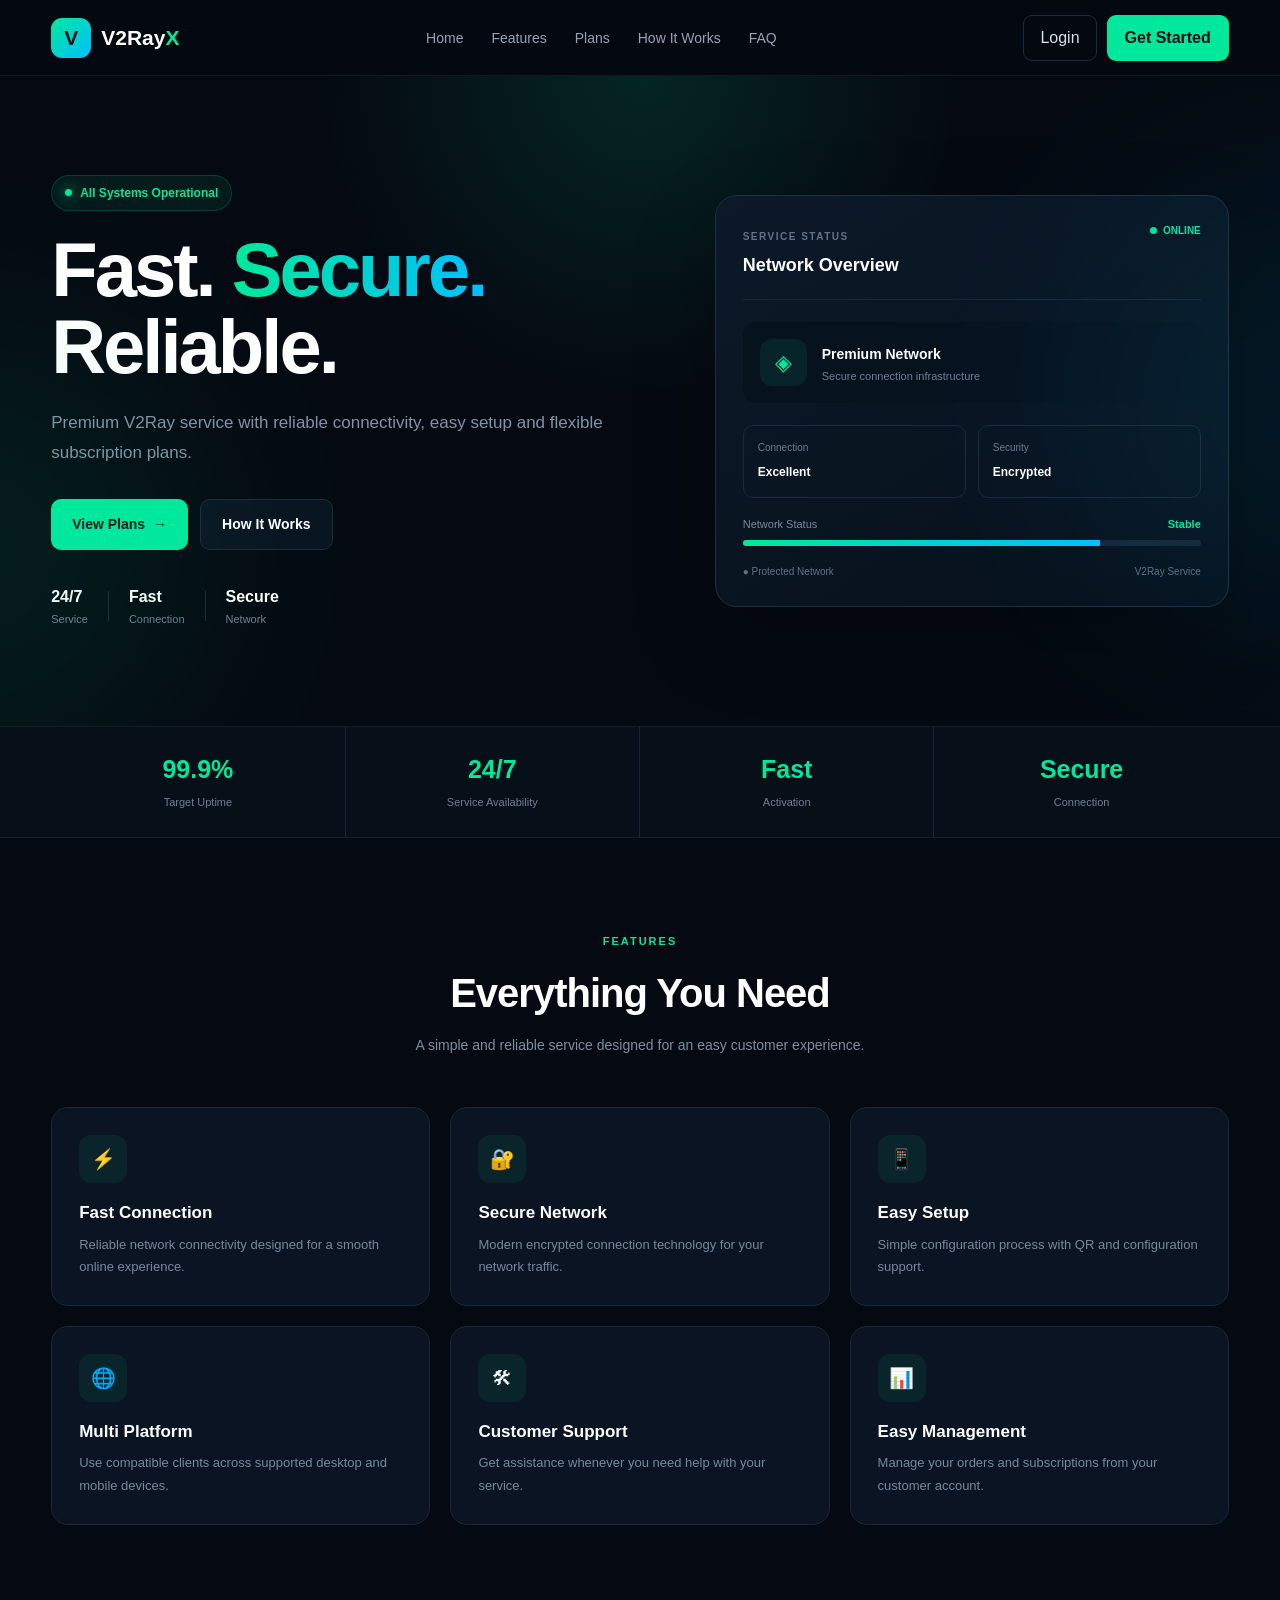
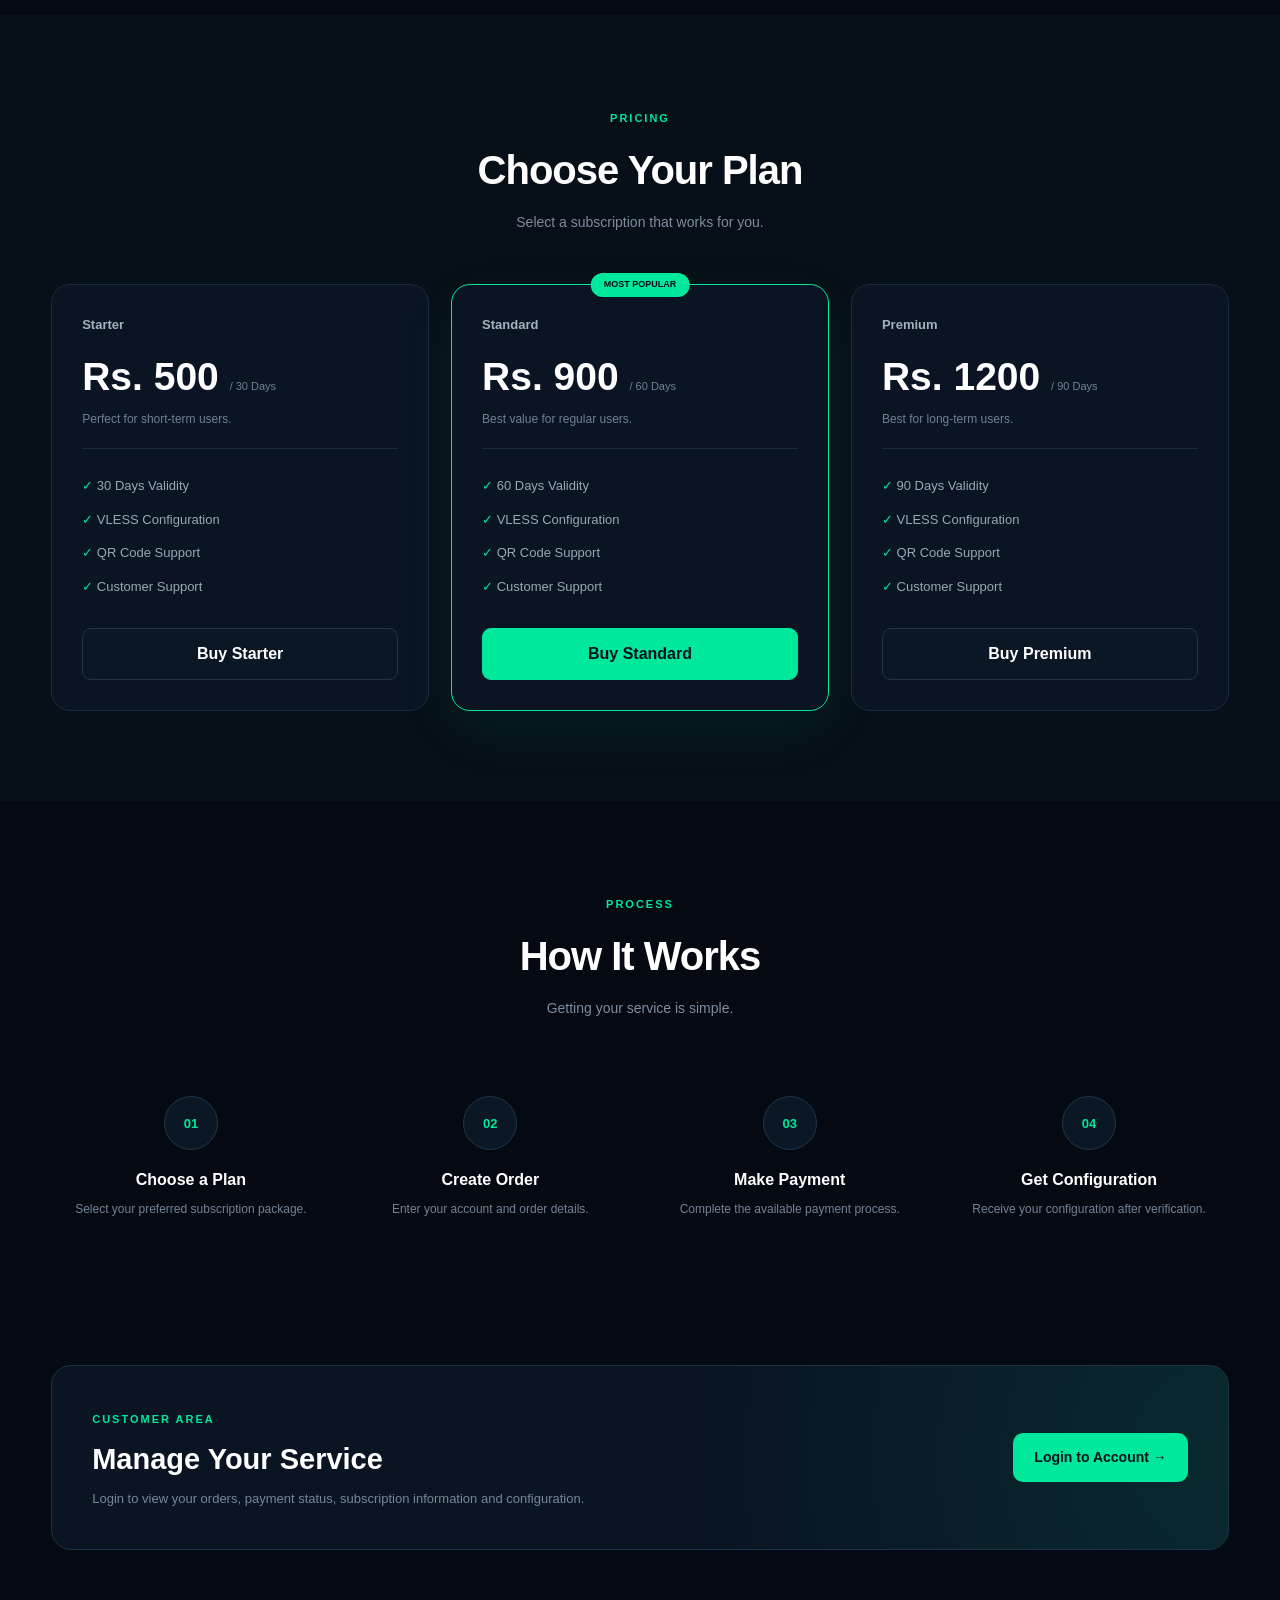
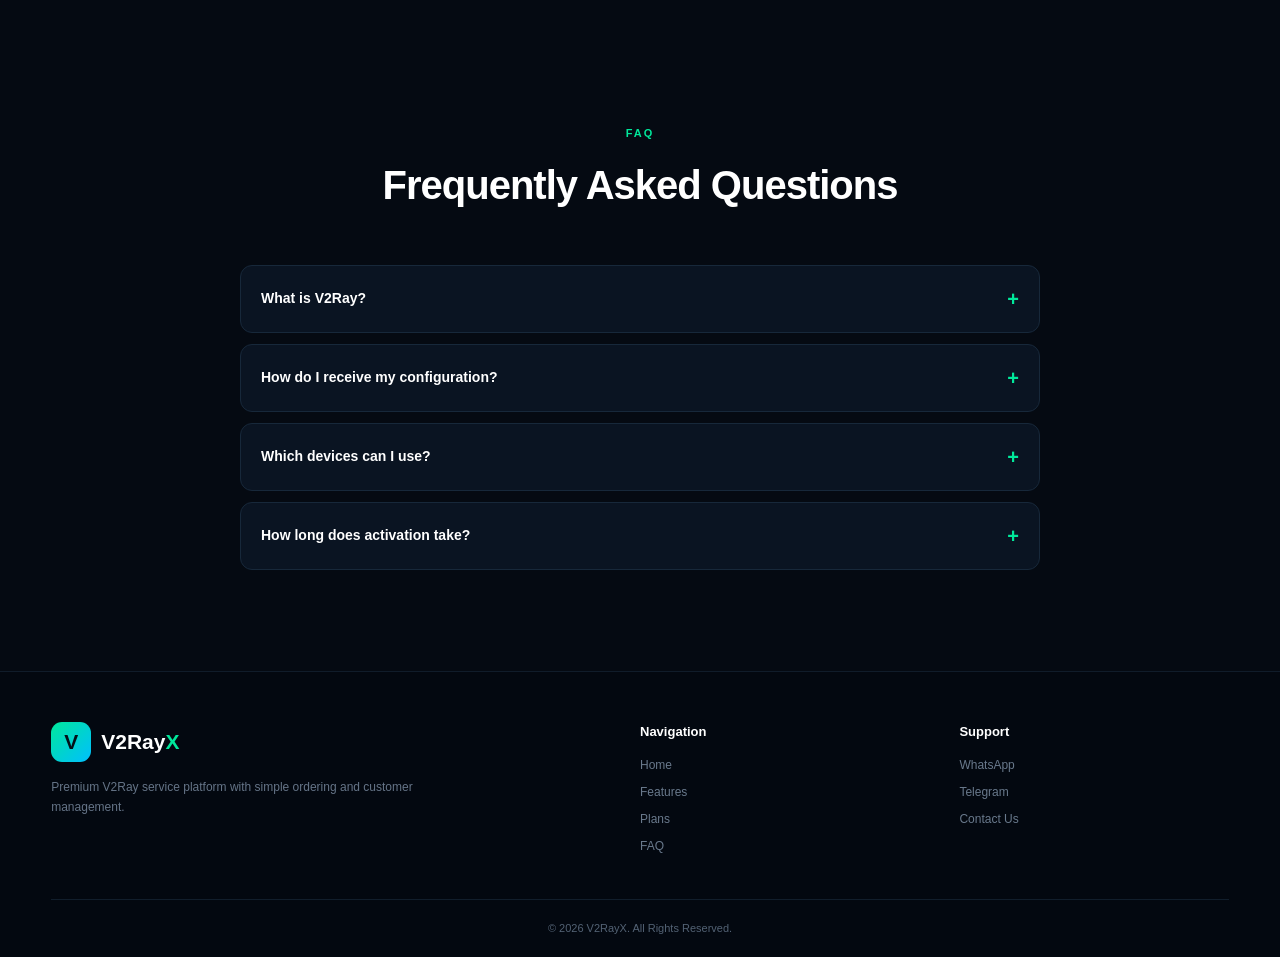
==== index.html @ ab52b338 "Add files via upload" ====
<!DOCTYPE html>
<html lang="en">
<head>
    <meta charset="UTF-8">
    <meta name="viewport" content="width=device-width, initial-scale=1.0">

    <meta name="description" content="Premium V2Ray Service - Fast, Secure and Reliable">
    <meta name="theme-color" content="#07111f">

    <title>V2RayX - Premium V2Ray Service</title>

    <link rel="stylesheet" href="style.css">
</head>

<body>

<!-- ================= NAVBAR ================= -->

<header class="navbar">

    <div class="container nav-container">

        <a href="#home" class="logo">
            <span class="logo-icon">V</span>
            <span>V2Ray<span class="green">X</span></span>
        </a>

        <nav class="desktop-nav">
            <a href="#home">Home</a>
            <a href="#features">Features</a>
            <a href="#plans">Plans</a>
            <a href="#how-it-works">How It Works</a>
            <a href="#faq">FAQ</a>
        </nav>

        <div class="nav-actions">

            <button class="login-btn" onclick="openLogin()">
                Login
            </button>

            <button class="nav-buy" onclick="scrollToPlans()">
                Get Started
            </button>

        </div>

        <button class="mobile-menu-btn" onclick="toggleMobileMenu()">
            ☰
        </button>

    </div>

    <div class="mobile-menu" id="mobileMenu">

        <a href="#home" onclick="closeMobileMenu()">Home</a>
        <a href="#features" onclick="closeMobileMenu()">Features</a>
        <a href="#plans" onclick="closeMobileMenu()">Plans</a>
        <a href="#how-it-works" onclick="closeMobileMenu()">How It Works</a>
        <a href="#faq" onclick="closeMobileMenu()">FAQ</a>

        <button onclick="openLogin(); closeMobileMenu()">
            Login
        </button>

    </div>

</header>


<!-- ================= HERO ================= -->

<section class="hero" id="home">

    <div class="hero-glow glow-one"></div>
    <div class="hero-glow glow-two"></div>

    <div class="container hero-grid">

        <div class="hero-content">

            <div class="status-badge">
                <span class="status-dot"></span>
                All Systems Operational
            </div>

            <h1>
                Fast.
                <span>Secure.</span>
                Reliable.
            </h1>

            <p>
                Premium V2Ray service with reliable connectivity,
                easy setup and flexible subscription plans.
            </p>

            <div class="hero-buttons">

                <button class="btn btn-primary" onclick="scrollToPlans()">
                    View Plans
                    <span>→</span>
                </button>

                <a href="#how-it-works" class="btn btn-outline">
                    How It Works
                </a>

            </div>

            <div class="hero-trust">

                <div class="trust-item">
                    <strong>24/7</strong>
                    <span>Service</span>
                </div>

                <div class="trust-divider"></div>

                <div class="trust-item">
                    <strong>Fast</strong>
                    <span>Connection</span>
                </div>

                <div class="trust-divider"></div>

                <div class="trust-item">
                    <strong>Secure</strong>
                    <span>Network</span>
                </div>

            </div>

        </div>


        <!-- SERVER CARD -->

        <div class="server-card">

            <div class="server-card-top">

                <div>
                    <span class="small-label">SERVICE STATUS</span>
                    <h3>Network Overview</h3>
                </div>

                <span class="online-pill">
                    <span></span>
                    ONLINE
                </span>

            </div>

            <div class="server-main">

                <div class="server-icon">
                    ◈
                </div>

                <div>
                    <strong>Premium Network</strong>
                    <p>Secure connection infrastructure</p>
                </div>

            </div>

            <div class="server-stat">

                <div>
                    <span>Connection</span>
                    <strong>Excellent</strong>
                </div>

                <div>
                    <span>Security</span>
                    <strong>Encrypted</strong>
                </div>

            </div>

            <div class="server-load">

                <div class="load-heading">
                    <span>Network Status</span>
                    <strong>Stable</strong>
                </div>

                <div class="load-bar">
                    <span></span>
                </div>

            </div>

            <div class="server-footer">
                <span>● Protected Network</span>
                <span>V2Ray Service</span>
            </div>

        </div>

    </div>

</section>


<!-- ================= STATS ================= -->

<section class="stats-section">

    <div class="container stats-grid">

        <div class="stat-box">
            <strong>99.9%</strong>
            <span>Target Uptime</span>
        </div>

        <div class="stat-box">
            <strong>24/7</strong>
            <span>Service Availability</span>
        </div>

        <div class="stat-box">
            <strong>Fast</strong>
            <span>Activation</span>
        </div>

        <div class="stat-box">
            <strong>Secure</strong>
            <span>Connection</span>
        </div>

    </div>

</section>


<!-- ================= FEATURES ================= -->

<section class="section" id="features">

    <div class="container">

        <div class="section-heading">

            <span class="section-tag">FEATURES</span>

            <h2>
                Everything You Need
            </h2>

            <p>
                A simple and reliable service designed
                for an easy customer experience.
            </p>

        </div>


        <div class="features-grid">

            <div class="feature-card">

                <div class="feature-icon">⚡</div>

                <h3>Fast Connection</h3>

                <p>
                    Reliable network connectivity designed
                    for a smooth online experience.
                </p>

            </div>


            <div class="feature-card">

                <div class="feature-icon">🔐</div>

                <h3>Secure Network</h3>

                <p>
                    Modern encrypted connection technology
                    for your network traffic.
                </p>

            </div>


            <div class="feature-card">

                <div class="feature-icon">📱</div>

                <h3>Easy Setup</h3>

                <p>
                    Simple configuration process with
                    QR and configuration support.
                </p>

            </div>


            <div class="feature-card">

                <div class="feature-icon">🌐</div>

                <h3>Multi Platform</h3>

                <p>
                    Use compatible clients across supported
                    desktop and mobile devices.
                </p>

            </div>


            <div class="feature-card">

                <div class="feature-icon">🛠</div>

                <h3>Customer Support</h3>

                <p>
                    Get assistance whenever you need
                    help with your service.
                </p>

            </div>


            <div class="feature-card">

                <div class="feature-icon">📊</div>

                <h3>Easy Management</h3>

                <p>
                    Manage your orders and subscriptions
                    from your customer account.
                </p>

            </div>

        </div>

    </div>

</section>


<!-- ================= PLANS ================= -->

<section class="section plans-section" id="plans">

    <div class="container">

        <div class="section-heading">

            <span class="section-tag">PRICING</span>

            <h2>
                Choose Your Plan
            </h2>

            <p>
                Select a subscription that works for you.
            </p>

        </div>


        <div class="plans-grid">


            <!-- STARTER -->

            <div class="plan-card">

                <div class="plan-name">
                    Starter
                </div>

                <h3>
                    Rs. 500
                    <small>/ 30 Days</small>
                </h3>

                <p class="plan-description">
                    Perfect for short-term users.
                </p>

                <div class="plan-divider"></div>

                <ul>

                    <li>✓ 30 Days Validity</li>
                    <li>✓ VLESS Configuration</li>
                    <li>✓ QR Code Support</li>
                    <li>✓ Customer Support</li>

                </ul>

                <button
                    class="plan-btn outline-btn"
                    onclick="openOrder('Starter','30 Days','500')">

                    Buy Starter

                </button>

            </div>


            <!-- STANDARD -->

            <div class="plan-card popular-plan">

                <div class="popular-label">
                    MOST POPULAR
                </div>

                <div class="plan-name">
                    Standard
                </div>

                <h3>
                    Rs. 900
                    <small>/ 60 Days</small>
                </h3>

                <p class="plan-description">
                    Best value for regular users.
                </p>

                <div class="plan-divider"></div>

                <ul>

                    <li>✓ 60 Days Validity</li>
                    <li>✓ VLESS Configuration</li>
                    <li>✓ QR Code Support</li>
                    <li>✓ Customer Support</li>

                </ul>

                <button
                    class="plan-btn primary-btn"
                    onclick="openOrder('Standard','60 Days','900')">

                    Buy Standard

                </button>

            </div>


            <!-- PREMIUM -->

            <div class="plan-card">

                <div class="plan-name">
                    Premium
                </div>

                <h3>
                    Rs. 1200
                    <small>/ 90 Days</small>
                </h3>

                <p class="plan-description">
                    Best for long-term users.
                </p>

                <div class="plan-divider"></div>

                <ul>

                    <li>✓ 90 Days Validity</li>
                    <li>✓ VLESS Configuration</li>
                    <li>✓ QR Code Support</li>
                    <li>✓ Customer Support</li>

                </ul>

                <button
                    class="plan-btn outline-btn"
                    onclick="openOrder('Premium','90 Days','1200')">

                    Buy Premium

                </button>

            </div>


        </div>

    </div>

</section>


<!-- ================= HOW IT WORKS ================= -->

<section class="section" id="how-it-works">

    <div class="container">

        <div class="section-heading">

            <span class="section-tag">PROCESS</span>

            <h2>
                How It Works
            </h2>

            <p>
                Getting your service is simple.
            </p>

        </div>


        <div class="steps-grid">

            <div class="step-card">

                <div class="step-number">
                    01
                </div>

                <h3>
                    Choose a Plan
                </h3>

                <p>
                    Select your preferred subscription package.
                </p>

            </div>


            <div class="step-card">

                <div class="step-number">
                    02
                </div>

                <h3>
                    Create Order
                </h3>

                <p>
                    Enter your account and order details.
                </p>

            </div>


            <div class="step-card">

                <div class="step-number">
                    03
                </div>

                <h3>
                    Make Payment
                </h3>

                <p>
                    Complete the available payment process.
                </p>

            </div>


            <div class="step-card">

                <div class="step-number">
                    04
                </div>

                <h3>
                    Get Configuration
                </h3>

                <p>
                    Receive your configuration after verification.
                </p>

            </div>

        </div>

    </div>

</section>


<!-- ================= ACCOUNT CTA ================= -->

<section class="account-section">

    <div class="container">

        <div class="account-box">

            <div>

                <span class="section-tag">
                    CUSTOMER AREA
                </span>

                <h2>
                    Manage Your Service
                </h2>

                <p>
                    Login to view your orders, payment status,
                    subscription information and configuration.
                </p>

            </div>

            <button
                class="btn btn-primary"
                onclick="openLogin()">

                Login to Account →

            </button>

        </div>

    </div>

</section>


<!-- ================= FAQ ================= -->

<section class="section" id="faq">

    <div class="container">

        <div class="section-heading">

            <span class="section-tag">FAQ</span>

            <h2>
                Frequently Asked Questions
            </h2>

        </div>


        <div class="faq-container">

            <details>

                <summary>
                    What is V2Ray?
                    <span>+</span>
                </summary>

                <p>
                    V2Ray is a network proxy platform that supports
                    different protocols and transport methods.
                </p>

            </details>


            <details>

                <summary>
                    How do I receive my configuration?
                    <span>+</span>
                </summary>

                <p>
                    After payment verification, your configuration
                    can be delivered through your customer account
                    or the configured delivery method.
                </p>

            </details>


            <details>

                <summary>
                    Which devices can I use?
                    <span>+</span>
                </summary>

                <p>
                    Compatible clients can be used on supported
                    mobile and desktop platforms.
                </p>

            </details>


            <details>

                <summary>
                    How long does activation take?
                    <span>+</span>
                </summary>

                <p>
                    Activation depends on payment verification
                    and service processing.
                </p>

            </details>

        </div>

    </div>

</section>


<!-- ================= FOOTER ================= -->

<footer>

    <div class="container footer-grid">

        <div class="footer-brand">

            <a href="#home" class="logo">

                <span class="logo-icon">
                    V
                </span>

                <span>
                    V2Ray<span class="green">X</span>
                </span>

            </a>

            <p>
                Premium V2Ray service platform with
                simple ordering and customer management.
            </p>

        </div>


        <div class="footer-column">

            <h4>Navigation</h4>

            <a href="#home">Home</a>
            <a href="#features">Features</a>
            <a href="#plans">Plans</a>
            <a href="#faq">FAQ</a>

        </div>


        <div class="footer-column">

            <h4>Support</h4>

            <a href="#" onclick="openWhatsApp()">
                WhatsApp
            </a>

            <a href="#">
                Telegram
            </a>

            <a href="#">
                Contact Us
            </a>

        </div>

    </div>


    <div class="container copyright">

        © <span id="year"></span>
        V2RayX. All Rights Reserved.

    </div>

</footer>


<!-- ==================================================
     ORDER MODAL
================================================== -->

<div class="modal" id="orderModal">

    <div class="modal-box">

        <button
            class="modal-close"
            onclick="closeOrder()">

            ×

        </button>


        <div id="orderFormArea">

            <div class="modal-heading">

                <span class="section-tag">
                    NEW ORDER
                </span>

                <h2>
                    Complete Your Order
                </h2>

                <p>
                    Enter your details below.
                </p>

            </div>


            <div class="order-summary">

                <div>
                    <span>Package</span>
                    <strong id="orderPlan">-</strong>
                </div>

                <div>
                    <span>Duration</span>
                    <strong id="orderDuration">-</strong>
                </div>

                <div>
                    <span>Total</span>
                    <strong id="orderPrice">-</strong>
                </div>

            </div>


            <form id="orderForm">

                <label>
                    Full Name
                </label>

                <input
                    type="text"
                    id="customerName"
                    placeholder="Enter your full name"
                    required
                >


                <label>
                    WhatsApp Number
                </label>

                <input
                    type="tel"
                    id="customerPhone"
                    placeholder="07XXXXXXXX"
                    required
                >


                <label>
                    Email Address
                </label>

                <input
                    type="email"
                    id="customerEmail"
                    placeholder="you@example.com"
                    required
                >


                <label>
                    Payment Method
                </label>

                <select
                    id="paymentMethod"
                    required>

                    <option value="">
                        Select Payment Method
                    </option>

                    <option value="Bank Transfer">
                        Bank Transfer
                    </option>

                    <option value="Cash Deposit">
                        Cash Deposit
                    </option>

                </select>


                <button
                    type="submit"
                    class="modal-submit">

                    Continue to Payment →

                </button>

            </form>

        </div>


        <!-- SUCCESS -->

        <div
            class="order-success"
            id="orderSuccess">

            <div class="success-icon">
                ✓
            </div>

            <h2>
                Order Created
            </h2>

            <p>
                Your order has been created successfully.
            </p>

            <div class="generated-order">

                <span>Order ID</span>

                <strong id="generatedOrderId">
                    V2-00000
                </strong>

            </div>

            <p class="success-note">
                Save your Order ID. You will need it
                to check your order status.
            </p>

            <button
                class="modal-submit"
                onclick="closeOrder()">

                Done

            </button>

        </div>

    </div>

</div>


<!-- ==================================================
     LOGIN MODAL
================================================== -->

<div class="modal" id="loginModal">

    <div class="modal-box">

        <button
            class="modal-close"
            onclick="closeLogin()">

            ×

        </button>


        <div class="modal-heading">

            <span class="section-tag">
                CUSTOMER AREA
            </span>

            <h2>
                Login
            </h2>

            <p>
                Access your customer account.
            </p>

        </div>


        <form id="loginForm">

            <label>
                Email Address
            </label>

            <input
                type="email"
                id="loginEmail"
                placeholder="you@example.com"
                required
            >


            <label>
                Password
            </label>

            <input
                type="password"
                id="loginPassword"
                placeholder="Your password"
                required
            >


            <button
                type="submit"
                class="modal-submit">

                Login

            </button>

        </form>


        <div class="modal-bottom">

            Don't have an account?

            <button onclick="openRegister()">
                Create Account
            </button>

        </div>

    </div>

</div>


<!-- ==================================================
     REGISTER MODAL
================================================== -->

<div class="modal" id="registerModal">

    <div class="modal-box">

        <button
            class="modal-close"
            onclick="closeRegister()">

            ×

        </button>


        <div class="modal-heading">

            <span class="section-tag">
                CUSTOMER AREA
            </span>

            <h2>
                Create Account
            </h2>

            <p>
                Register to manage your orders.
            </p>

        </div>


        <form id="registerForm">

            <label>
                Full Name
            </label>

            <input
                type="text"
                id="registerName"
                placeholder="Your full name"
                required
            >


            <label>
                WhatsApp Number
            </label>

            <input
                type="tel"
                id="registerPhone"
                placeholder="07XXXXXXXX"
                required
            >


            <label>
                Email Address
            </label>

            <input
                type="email"
                id="registerEmail"
                placeholder="you@example.com"
                required
            >


            <label>
                Password
            </label>

            <input
                type="password"
                id="registerPassword"
                placeholder="Create a password"
                minlength="6"
                required
            >


            <button
                type="submit"
                class="modal-submit">

                Create Account

            </button>

        </form>


        <div class="modal-bottom">

            Already have an account?

            <button onclick="openLoginFromRegister()">
                Login
            </button>

        </div>

    </div>

</div>


<script src="script.js"></script>

</body>
</html>
---- style.css ----
/* =====================================================
   V2RayX CUSTOMER PAGE
   PROFESSIONAL DARK UI
===================================================== */

:root{
    --bg:#050a12;
    --bg2:#07111e;
    --card:#0a1422;
    --card2:#0d1928;

    --border:#1a2b3d;

    --text:#ffffff;
    --muted:#8492a5;

    --green:#00e89b;
    --blue:#00bfff;

    --danger:#ff5c6c;

    --radius:18px;
}


/* ================= RESET ================= */

*{
    margin:0;
    padding:0;
    box-sizing:border-box;
}

html{
    scroll-behavior:smooth;
}

body{
    background:var(--bg);
    color:var(--text);

    font-family:
        Inter,
        Arial,
        Helvetica,
        sans-serif;

    line-height:1.5;

    overflow-x:hidden;
}

button,
input,
select{
    font:inherit;
}

button{
    cursor:pointer;
}

a{
    text-decoration:none;
    color:inherit;
}

.container{
    width:92%;
    max-width:1180px;
    margin:auto;
}


/* ================= NAVBAR ================= */

.navbar{
    position:sticky;
    top:0;
    z-index:999;

    height:76px;

    background:rgba(5,10,18,.88);

    backdrop-filter:blur(18px);

    border-bottom:1px solid rgba(255,255,255,.06);
}

.nav-container{
    height:76px;

    display:flex;
    align-items:center;
    justify-content:space-between;
}

.logo{
    display:flex;
    align-items:center;
    gap:10px;

    font-size:21px;
    font-weight:900;
}

.logo-icon{
    width:40px;
    height:40px;

    display:flex;
    align-items:center;
    justify-content:center;

    border-radius:11px;

    background:linear-gradient(
        135deg,
        var(--green),
        var(--blue)
    );

    color:#031018;

    font-weight:900;
}

.green{
    color:var(--green);
}

.desktop-nav{
    display:flex;
    align-items:center;
    gap:28px;
}

.desktop-nav a{
    color:#95a3b5;
    font-size:14px;

    transition:.2s;
}

.desktop-nav a:hover{
    color:var(--green);
}

.nav-actions{
    display:flex;
    align-items:center;
    gap:10px;
}

.login-btn{
    background:transparent;

    border:1px solid var(--border);

    color:#d9e1ea;

    padding:10px 16px;

    border-radius:9px;
}

.login-btn:hover{
    border-color:var(--green);
}

.nav-buy{
    background:var(--green);

    border:0;

    color:#031018;

    font-weight:800;

    padding:11px 18px;

    border-radius:9px;
}

.mobile-menu-btn{
    display:none;

    background:none;

    color:#fff;

    border:0;

    font-size:25px;
}

.mobile-menu{
    display:none;
}


/* ================= HERO ================= */

.hero{
    min-height:650px;

    display:flex;
    align-items:center;

    position:relative;

    overflow:hidden;

    background:
        radial-gradient(
            circle at 50% 0%,
            rgba(0,232,155,.12),
            transparent 35%
        );
}

.hero-glow{
    position:absolute;

    width:450px;
    height:450px;

    border-radius:50%;

    filter:blur(100px);

    opacity:.08;

    pointer-events:none;
}

.glow-one{
    background:var(--green);

    left:-250px;
    top:250px;
}

.glow-two{
    background:var(--blue);

    right:-250px;
    top:100px;
}

.hero-grid{
    display:grid;

    grid-template-columns:1.08fr .92fr;

    gap:60px;

    align-items:center;
}

.status-badge{
    display:inline-flex;

    align-items:center;

    gap:8px;

    background:rgba(0,232,155,.07);

    border:1px solid rgba(0,232,155,.18);

    color:var(--green);

    border-radius:30px;

    padding:8px 13px;

    font-size:12px;

    font-weight:800;

    margin-bottom:20px;
}

.status-dot{
    width:7px;
    height:7px;

    background:var(--green);

    border-radius:50%;

    box-shadow:0 0 14px var(--green);
}

.hero h1{
    font-size:clamp(45px,6vw,76px);

    line-height:1.02;

    letter-spacing:-3px;

    max-width:700px;

    margin-bottom:22px;
}

.hero h1 span{
    background:
        linear-gradient(
            90deg,
            var(--green),
            var(--blue)
        );

    background-clip:text;

    -webkit-background-clip:text;

    color:transparent;
}

.hero-content>p{
    color:var(--muted);

    font-size:17px;

    line-height:1.8;

    max-width:600px;

    margin-bottom:30px;
}

.hero-buttons{
    display:flex;

    gap:12px;

    flex-wrap:wrap;
}

.btn{
    display:inline-flex;

    align-items:center;

    justify-content:center;

    gap:8px;

    border:0;

    padding:14px 21px;

    border-radius:10px;

    font-size:14px;

    font-weight:800;

    transition:.2s;
}

.btn-primary{
    background:var(--green);

    color:#031018;
}

.btn-primary:hover{
    transform:translateY(-2px);

    box-shadow:
        0 15px 35px
        rgba(0,232,155,.18);
}

.btn-outline{
    background:#0a1421;

    color:#fff;

    border:1px solid var(--border);
}

.btn-outline:hover{
    border-color:var(--green);
}

.hero-trust{
    display:flex;

    align-items:center;

    gap:20px;

    margin-top:35px;
}

.trust-item{
    display:flex;

    flex-direction:column;

    gap:2px;
}

.trust-item strong{
    font-size:16px;
}

.trust-item span{
    color:#718094;

    font-size:11px;
}

.trust-divider{
    width:1px;

    height:30px;

    background:#1a2939;
}


/* ================= SERVER CARD ================= */

.server-card{
    padding:27px;

    border-radius:22px;

    background:
        linear-gradient(
            145deg,
            #0c1928,
            #07101b
        );

    border:1px solid #1c3044;

    box-shadow:
        0 30px 80px
        rgba(0,0,0,.3);
}

.server-card-top{
    display:flex;

    align-items:flex-start;

    justify-content:space-between;

    padding-bottom:20px;

    border-bottom:1px solid #17293b;
}

.small-label{
    color:#637387;

    font-size:10px;

    letter-spacing:1.5px;

    font-weight:800;
}

.server-card-top h3{
    margin-top:5px;

    font-size:18px;
}

.online-pill{
    display:flex;

    align-items:center;

    gap:6px;

    color:var(--green);

    font-size:10px;

    font-weight:900;
}

.online-pill span{
    width:7px;
    height:7px;

    border-radius:50%;

    background:var(--green);
}

.server-main{
    display:flex;

    align-items:center;

    gap:15px;

    margin:22px 0;

    padding:17px;

    border-radius:13px;

    background:#07121f;
}

.server-icon{
    width:47px;
    height:47px;

    display:flex;

    align-items:center;

    justify-content:center;

    border-radius:12px;

    background:rgba(0,232,155,.08);

    color:var(--green);

    font-size:22px;
}

.server-main strong{
    font-size:14px;
}

.server-main p{
    color:#6f7f91;

    font-size:11px;

    margin-top:2px;
}

.server-stat{
    display:grid;

    grid-template-columns:1fr 1fr;

    gap:12px;
}

.server-stat div{
    padding:14px;

    border:1px solid #182a3d;

    border-radius:10px;
}

.server-stat span{
    display:block;

    color:#6d7c8f;

    font-size:10px;

    margin-bottom:4px;
}

.server-stat strong{
    font-size:12px;
}

.server-load{
    margin-top:18px;
}

.load-heading{
    display:flex;

    justify-content:space-between;

    color:#7b899a;

    font-size:11px;

    margin-bottom:7px;
}

.load-heading strong{
    color:var(--green);
}

.load-bar{
    height:6px;

    border-radius:20px;

    background:#172638;

    overflow:hidden;
}

.load-bar span{
    display:block;

    width:78%;

    height:100%;

    background:
        linear-gradient(
            90deg,
            var(--green),
            var(--blue)
        );
}

.server-footer{
    display:flex;

    justify-content:space-between;

    margin-top:18px;

    color:#617185;

    font-size:10px;
}


/* ================= STATS ================= */

.stats-section{
    background:#070f18;

    border-top:1px solid #101d2b;

    border-bottom:1px solid #101d2b;
}

.stats-grid{
    display:grid;

    grid-template-columns:
        repeat(4,1fr);
}

.stat-box{
    padding:24px;

    text-align:center;

    border-right:1px solid #172638;
}

.stat-box:last-child{
    border:0;
}

.stat-box strong{
    display:block;

    color:var(--green);

    font-size:25px;
}

.stat-box span{
    color:#708094;

    font-size:11px;
}


/* ================= SECTION ================= */

.section{
    padding:90px 0;
}

.section-heading{
    text-align:center;

    max-width:680px;

    margin:0 auto 50px;
}

.section-tag{
    color:var(--green);

    font-size:11px;

    font-weight:900;

    letter-spacing:2px;
}

.section-heading h2{
    font-size:40px;

    letter-spacing:-1px;

    margin:11px 0;
}

.section-heading p{
    color:#7e8d9f;

    line-height:1.7;

    font-size:14px;
}


/* ================= FEATURES ================= */

.features-grid{
    display:grid;

    grid-template-columns:
        repeat(3,1fr);

    gap:20px;
}

.feature-card{
    padding:27px;

    background:var(--card);

    border:1px solid #17283a;

    border-radius:17px;

    transition:.25s;
}

.feature-card:hover{
    transform:translateY(-5px);

    border-color:
        rgba(0,232,155,.55);
}

.feature-icon{
    width:48px;
    height:48px;

    display:flex;

    align-items:center;

    justify-content:center;

    border-radius:12px;

    background:
        rgba(0,232,155,.07);

    font-size:20px;

    margin-bottom:17px;
}

.feature-card h3{
    font-size:17px;

    margin-bottom:8px;
}

.feature-card p{
    color:#78889b;

    font-size:13px;

    line-height:1.7;
}


/* ================= PLANS ================= */

.plans-section{
    background:#070f18;
}

.plans-grid{
    display:grid;

    grid-template-columns:
        repeat(3,1fr);

    gap:22px;
}

.plan-card{
    position:relative;

    padding:30px;

    background:var(--card);

    border:1px solid #192b3e;

    border-radius:19px;
}

.popular-plan{
    border-color:var(--green);

    box-shadow:
        0 20px 60px
        rgba(0,232,155,.07);
}

.popular-label{
    position:absolute;

    top:-12px;

    left:50%;

    transform:translateX(-50%);

    background:var(--green);

    color:#031018;

    padding:5px 13px;

    border-radius:30px;

    white-space:nowrap;

    font-size:9px;

    font-weight:900;
}

.plan-name{
    color:#a5b2c1;

    font-size:13px;

    font-weight:700;
}

.plan-card h3{
    font-size:39px;

    margin:13px 0 4px;
}

.plan-card h3 small{
    color:#718093;

    font-size:11px;

    font-weight:normal;
}

.plan-description{
    color:#718094;

    font-size:12px;
}

.plan-divider{
    height:1px;

    background:#182a3d;

    margin:20px 0;
}

.plan-card ul{
    list-style:none;

    margin-bottom:25px;
}

.plan-card li{
    color:#9aa7b7;

    font-size:13px;

    padding:7px 0;
}

.plan-card li::first-letter{
    color:var(--green);
}

.plan-btn{
    width:100%;

    padding:13px;

    border-radius:9px;

    font-weight:800;

    transition:.2s;
}

.outline-btn{
    color:#fff;

    background:#0c1725;

    border:1px solid #213448;
}

.outline-btn:hover{
    border-color:var(--green);
}

.primary-btn{
    color:#031018;

    background:var(--green);

    border:1px solid var(--green);
}


/* ================= STEPS ================= */

.steps-grid{
    display:grid;

    grid-template-columns:
        repeat(4,1fr);

    gap:20px;
}

.step-card{
    text-align:center;

    padding:25px 15px;
}

.step-number{
    width:54px;
    height:54px;

    display:flex;

    align-items:center;

    justify-content:center;

    margin:0 auto 18px;

    border-radius:50%;

    border:1px solid #20354a;

    background:#0b1725;

    color:var(--green);

    font-size:13px;

    font-weight:900;
}

.step-card h3{
    font-size:16px;

    margin-bottom:7px;
}

.step-card p{
    color:#748396;

    font-size:12px;

    line-height:1.7;
}


/* ================= ACCOUNT ================= */

.account-section{
    padding:30px 0 80px;
}

.account-box{
    display:flex;

    align-items:center;

    justify-content:space-between;

    gap:30px;

    padding:40px;

    border-radius:20px;

    background:
        radial-gradient(
            circle at right,
            rgba(0,232,155,.1),
            transparent 45%
        ),
        var(--card);

    border:1px solid #1b3347;
}

.account-box h2{
    font-size:29px;

    margin:8px 0;
}

.account-box p{
    max-width:600px;

    color:#778799;

    font-size:13px;
}


/* ================= FAQ ================= */

.faq-container{
    max-width:800px;

    margin:auto;
}

details{
    background:var(--card);

    border:1px solid #17283a;

    border-radius:12px;

    margin-bottom:11px;

    overflow:hidden;
}

summary{
    display:flex;

    align-items:center;

    justify-content:space-between;

    padding:18px 20px;

    cursor:pointer;

    font-size:14px;

    font-weight:700;

    list-style:none;
}

summary::-webkit-details-marker{
    display:none;
}

summary span{
    color:var(--green);

    font-size:20px;
}

details p{
    color:#778699;

    font-size:13px;

    line-height:1.7;

    padding:0 20px 19px;
}


/* ================= FOOTER ================= */

footer{
    background:#030810;

    border-top:1px solid #101c2a;

    padding:50px 0 20px;
}

.footer-grid{
    display:grid;

    grid-template-columns:
        2fr 1fr 1fr;

    gap:50px;

    padding-bottom:35px;
}

.footer-brand p{
    color:#657487;

    font-size:12px;

    line-height:1.7;

    max-width:390px;

    margin-top:15px;
}

.footer-column h4{
    font-size:13px;

    margin-bottom:15px;
}

.footer-column a{
    display:block;

    color:#69798c;

    font-size:12px;

    margin:9px 0;
}

.footer-column a:hover{
    color:var(--green);
}

.copyright{
    padding-top:20px;

    border-top:1px solid #111e2c;

    color:#536274;

    font-size:11px;

    text-align:center;
}


/* ================= MODALS ================= */

.modal{
    display:none;

    position:fixed;

    inset:0;

    z-index:99999;

    background:rgba(0,0,0,.82);

    padding:20px;

    overflow-y:auto;
}

.modal-box{
    width:100%;

    max-width:500px;

    margin:30px auto;

    position:relative;

    padding:30px;

    background:#0a1421;

    border:1px solid #203449;

    border-radius:20px;

    box-shadow:
        0 30px 100px
        rgba(0,0,0,.5);
}

.modal-close{
    position:absolute;

    top:12px;
    right:17px;

    background:none;

    border:0;

    color:#78879a;

    font-size:27px;
}

.modal-close:hover{
    color:#fff;
}

.modal-heading{
    margin-bottom:22px;
}

.modal-heading h2{
    font-size:25px;

    margin:7px 0 3px;
}

.modal-heading p{
    color:#718094;

    font-size:12px;
}

.order-summary{
    padding:15px;

    background:#07111d;

    border:1px solid #172a3d;

    border-radius:10px;

    margin-bottom:18px;
}

.order-summary div{
    display:flex;

    align-items:center;

    justify-content:space-between;

    margin:6px 0;
}

.order-summary span{
    color:#738296;

    font-size:12px;
}

.order-summary strong{
    color:#fff;

    font-size:12px;
}

#orderForm label,
#loginForm label,
#registerForm label{
    display:block;

    color:#9aa8b7;

    font-size:11px;

    font-weight:700;

    margin:13px 0 6px;
}

#orderForm input,
#orderForm select,
#loginForm input,
#registerForm input{
    width:100%;

    background:#050d17;

    color:#fff;

    border:1px solid #1c3044;

    outline:0;

    padding:13px;

    border-radius:9px;

    font-size:13px;
}

#orderForm input:focus,
#orderForm select:focus,
#loginForm input:focus,
#registerForm input:focus{
    border-color:var(--green);
}

.modal-submit{
    width:100%;

    border:0;

    border-radius:9px;

    padding:14px;

    margin-top:18px;

    background:var(--green);

    color:#031018;

    font-weight:900;
}

.modal-submit:hover{
    box-shadow:
        0 10px 25px
        rgba(0,232,155,.15);
}


/* ================= SUCCESS ================= */

.order-success{
    display:none;

    text-align:center;

    padding:15px 0;
}

.success-icon{
    width:65px;
    height:65px;

    display:flex;

    align-items:center;

    justify-content:center;

    margin:0 auto 15px;

    border-radius:50%;

    background:rgba(0,232,155,.08);

    color:var(--green);

    font-size:30px;
}

.order-success h2{
    font-size:24px;

    margin-bottom:5px;
}

.order-success>p{
    color:#718195;

    font-size:12px;
}

.generated-order{
    padding:18px;

    margin:20px 0;

    border-radius:11px;

    background:#07111d;

    border:1px solid #183044;
}

.generated-order span{
    display:block;

    color:#6e7e91;

    font-size:10px;

    margin-bottom:5px;
}

.generated-order strong{
    color:var(--green);

    font-size:22px;

    letter-spacing:1px;
}

.success-note{
    color:#66778a;

    font-size:11px;

    line-height:1.6;

    margin-bottom:10px;
}


/* ================= LOGIN BOTTOM ================= */

.modal-bottom{
    text-align:center;

    color:#68788b;

    font-size:11px;

    margin-top:18px;
}

.modal-bottom button{
    border:0;

    background:none;

    color:var(--green);

    font-weight:700;

    margin-left:4px;
}


/* ================= RESPONSIVE ================= */

@media(max-width:950px){

    .desktop-nav{
        display:none;
    }

    .nav-actions{
        display:none;
    }

    .mobile-menu-btn{
        display:block;
    }

    .mobile-menu{
        position:absolute;

        left:0;
        right:0;
        top:76px;

        padding:15px 5% 20px;

        background:#07101b;

        border-bottom:1px solid #1a2b3d;
    }

    .mobile-menu a,
    .mobile-menu button{
        display:block;

        width:100%;

        text-align:left;

        padding:12px 0;

        background:none;

        border:0;

        color:#9aa7b7;

        font-size:14px;
    }

    .mobile-menu button{
        color:var(--green);

        font-weight:800;
    }

    .hero-grid{
        grid-template-columns:1fr;
    }

    .server-card{
        display:none;
    }

    .features-grid,
    .plans-grid{
        grid-template-columns:1fr;
    }

    .steps-grid{
        grid-template-columns:repeat(2,1fr);
    }

    .account-box{
        flex-direction:column;

        align-items:flex-start;
    }

    .footer-grid{
        grid-template-columns:1fr 1fr;
    }

}


@media(max-width:650px){

    .hero{
        min-height:600px;
    }

    .hero h1{
        font-size:48px;

        letter-spacing:-2px;
    }

    .hero-content>p{
        font-size:14px;
    }

    .hero-trust{
        gap:12px;
    }

    .stats-grid{
        grid-template-columns:1fr 1fr;
    }

    .stat-box{
        border-bottom:1px solid #172638;
    }

    .section{
        padding:70px 0;
    }

    .section-heading h2{
        font-size:31px;
    }

    .steps-grid{
        grid-template-columns:1fr;
    }

    .footer-grid{
        grid-template-columns:1fr;
    }

    .account-box{
        padding:28px;
    }

    .modal-box{
        padding:24px 20px;
    }

}
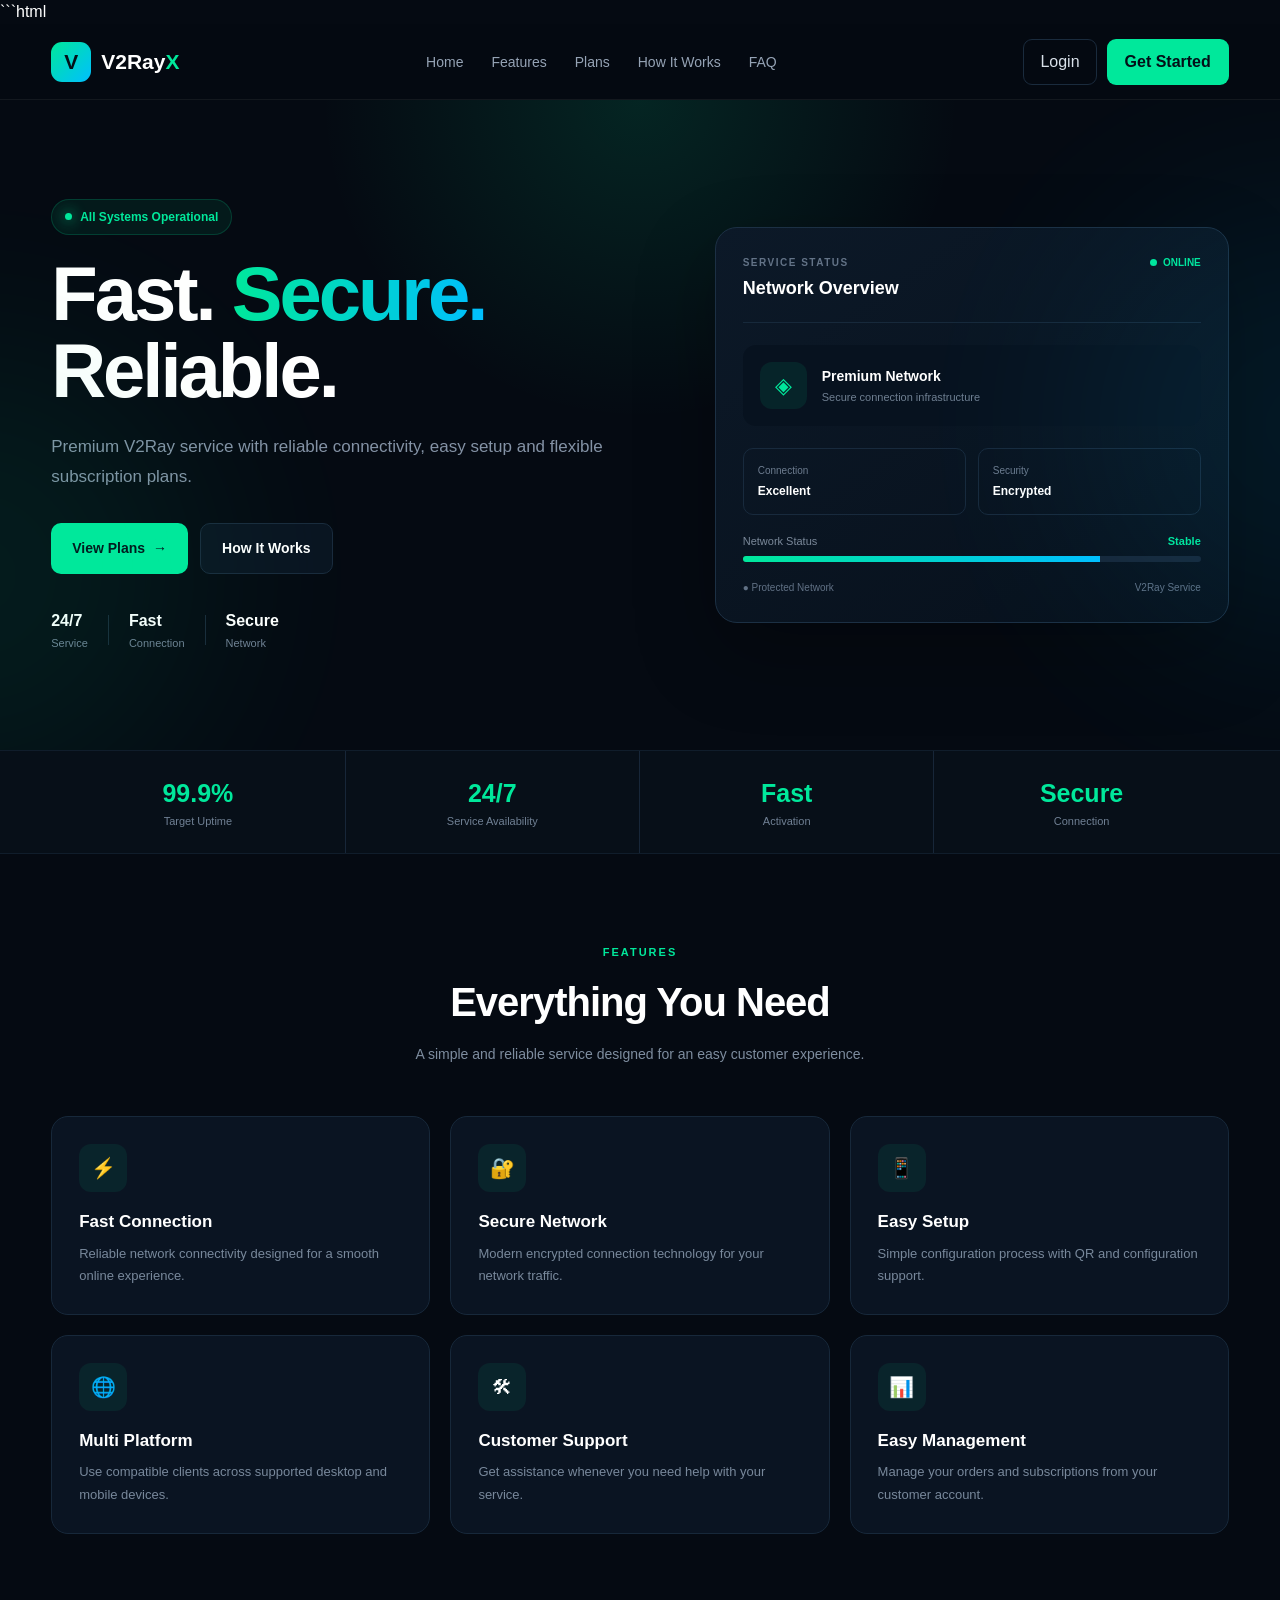
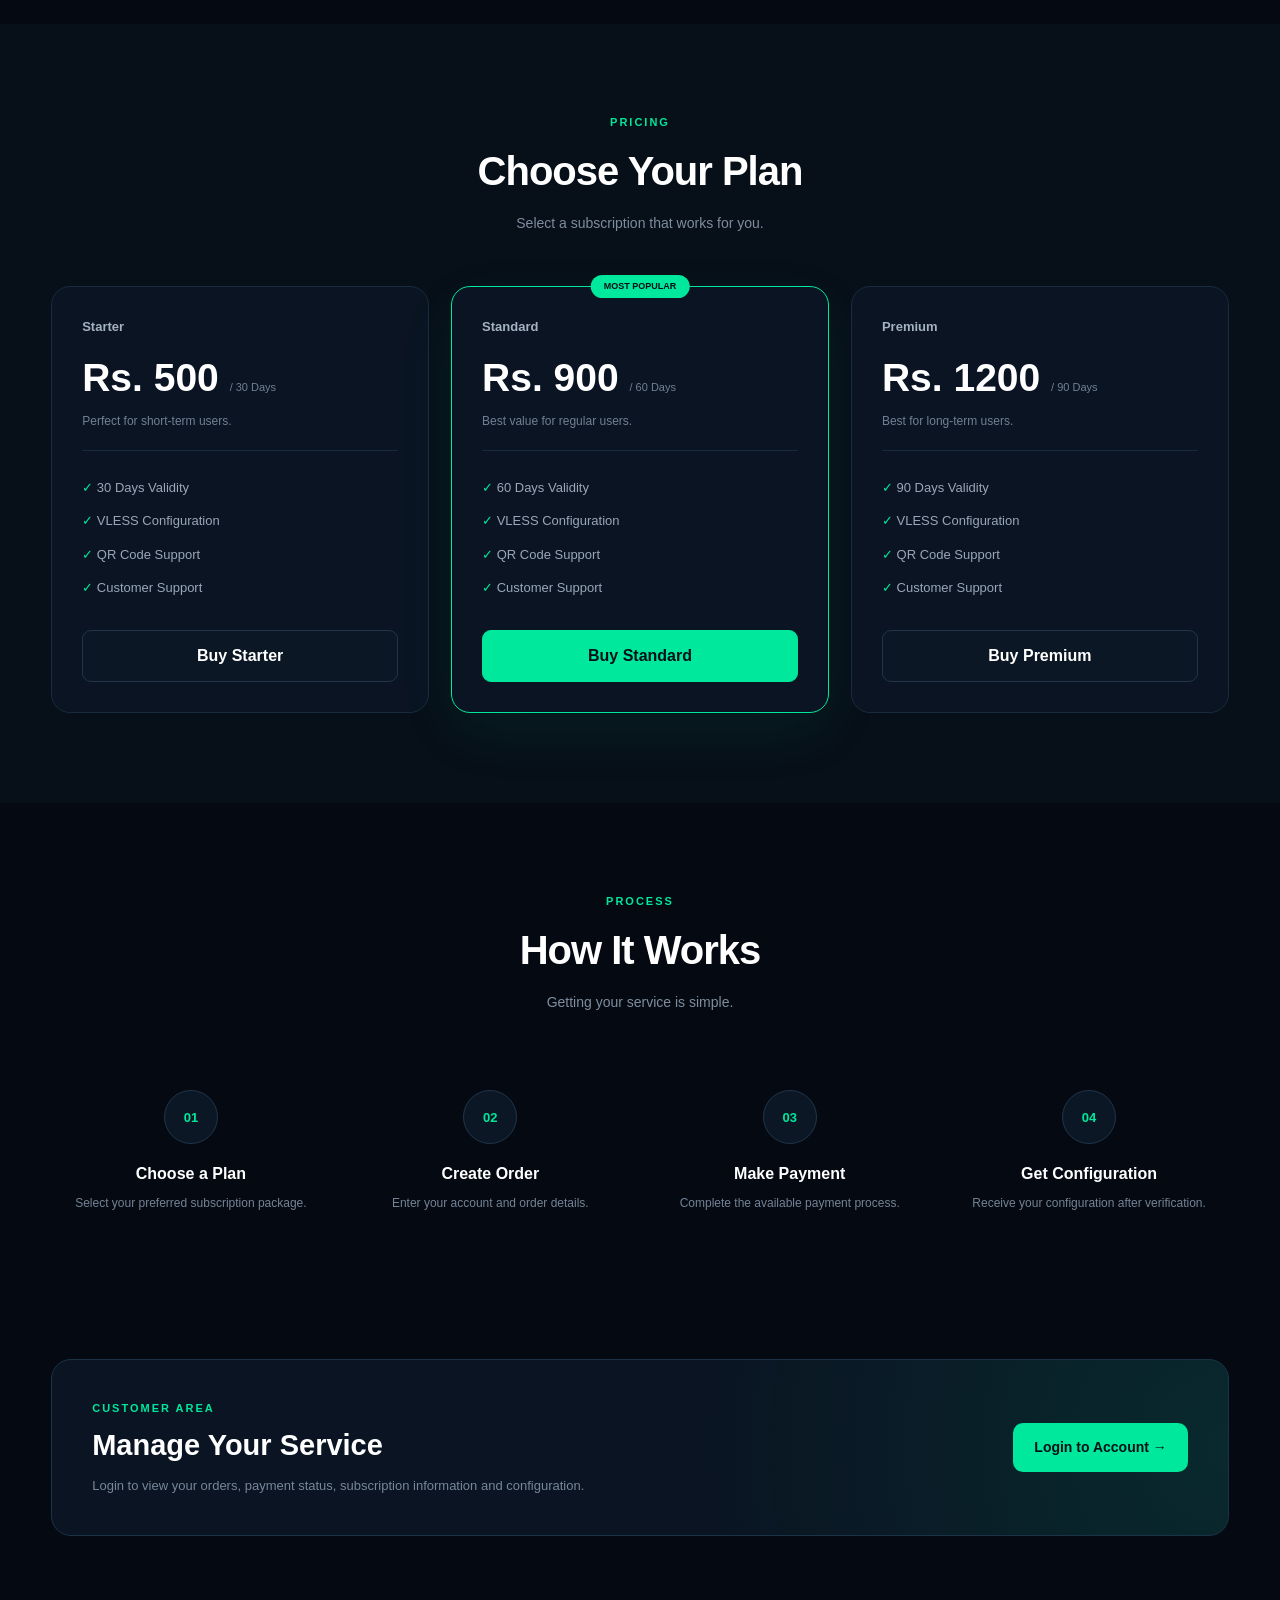
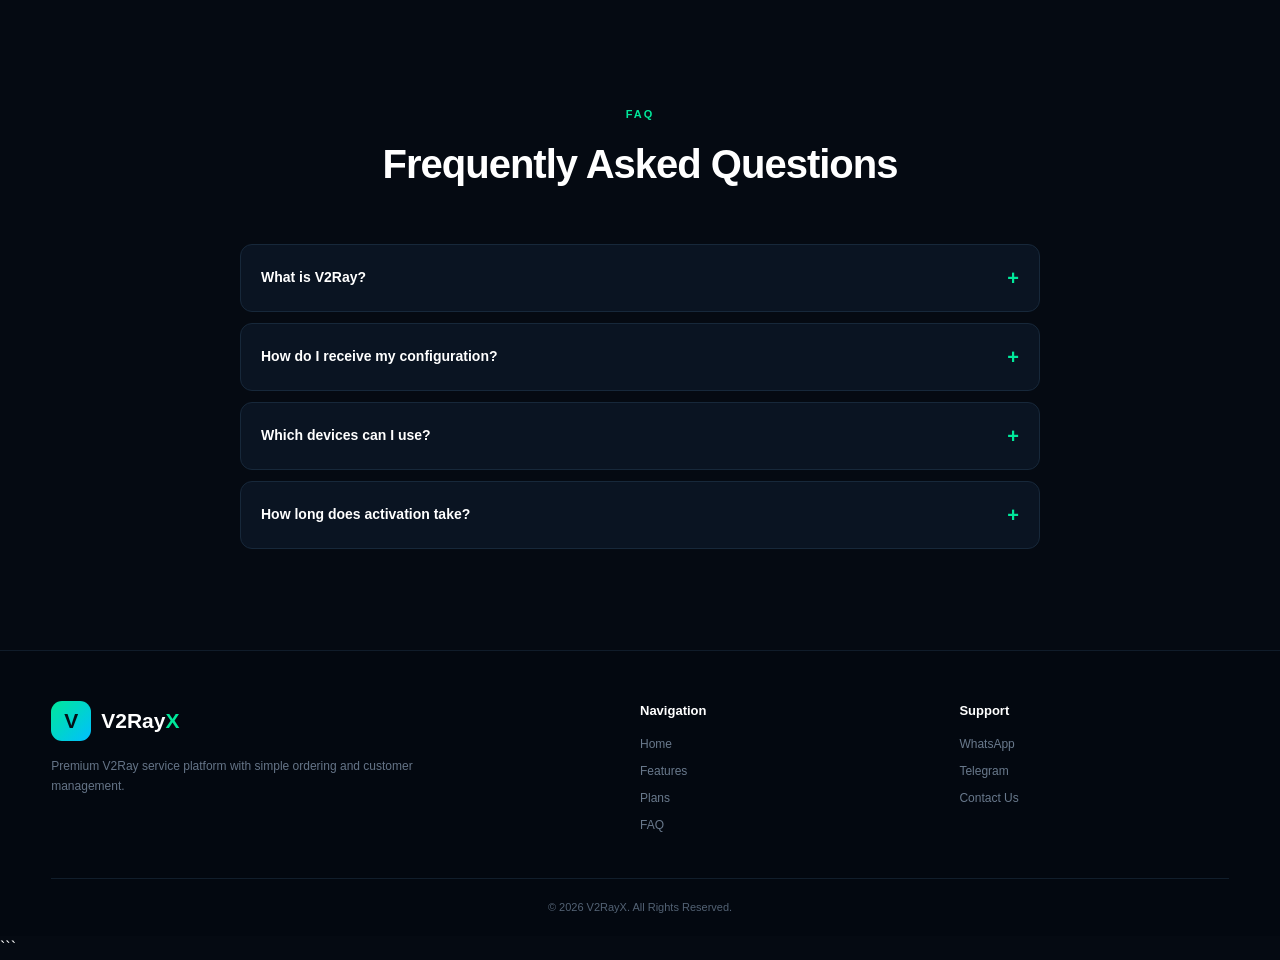
==== commit 98bf6535: "Update index.html" ====
--- a/index.html
+++ b/index.html
@@ -1,65 +1,155 @@
+```html
 <!DOCTYPE html>
 <html lang="en">
 <head>
+
     <meta charset="UTF-8">
-    <meta name="viewport" content="width=device-width, initial-scale=1.0">
-
-    <meta name="description" content="Premium V2Ray Service - Fast, Secure and Reliable">
-    <meta name="theme-color" content="#07111f">
+
+    <meta
+        name="viewport"
+        content="width=device-width, initial-scale=1.0"
+    >
+
+    <meta
+        name="description"
+        content="Premium V2Ray Service - Fast, Secure and Reliable"
+    >
+
+    <meta
+        name="theme-color"
+        content="#07111f"
+    >
 
     <title>V2RayX - Premium V2Ray Service</title>
 
-    <link rel="stylesheet" href="style.css">
+    <link
+        rel="stylesheet"
+        href="style.css"
+    >
+
 </head>
 
 <body>
 
-<!-- ================= NAVBAR ================= -->
+
+<!-- ==================================================
+     NAVBAR
+================================================== -->
 
 <header class="navbar">
 
     <div class="container nav-container">
 
         <a href="#home" class="logo">
-            <span class="logo-icon">V</span>
-            <span>V2Ray<span class="green">X</span></span>
+
+            <span class="logo-icon">
+                V
+            </span>
+
+            <span>
+                V2Ray<span class="green">X</span>
+            </span>
+
         </a>
 
+
         <nav class="desktop-nav">
-            <a href="#home">Home</a>
-            <a href="#features">Features</a>
-            <a href="#plans">Plans</a>
-            <a href="#how-it-works">How It Works</a>
-            <a href="#faq">FAQ</a>
+
+            <a href="#home">
+                Home
+            </a>
+
+            <a href="#features">
+                Features
+            </a>
+
+            <a href="#plans">
+                Plans
+            </a>
+
+            <a href="#how-it-works">
+                How It Works
+            </a>
+
+            <a href="#faq">
+                FAQ
+            </a>
+
         </nav>
 
+
         <div class="nav-actions">
 
-            <button class="login-btn" onclick="openLogin()">
+            <button
+                class="login-btn"
+                onclick="openLogin()"
+            >
                 Login
             </button>
 
-            <button class="nav-buy" onclick="scrollToPlans()">
+            <button
+                class="nav-buy"
+                onclick="scrollToPlans()"
+            >
                 Get Started
             </button>
 
         </div>
 
-        <button class="mobile-menu-btn" onclick="toggleMobileMenu()">
+
+        <button
+            class="mobile-menu-btn"
+            onclick="toggleMobileMenu()"
+        >
             ☰
         </button>
 
     </div>
 
-    <div class="mobile-menu" id="mobileMenu">
-
-        <a href="#home" onclick="closeMobileMenu()">Home</a>
-        <a href="#features" onclick="closeMobileMenu()">Features</a>
-        <a href="#plans" onclick="closeMobileMenu()">Plans</a>
-        <a href="#how-it-works" onclick="closeMobileMenu()">How It Works</a>
-        <a href="#faq" onclick="closeMobileMenu()">FAQ</a>
-
-        <button onclick="openLogin(); closeMobileMenu()">
+
+    <div
+        class="mobile-menu"
+        id="mobileMenu"
+    >
+
+        <a
+            href="#home"
+            onclick="closeMobileMenu()"
+        >
+            Home
+        </a>
+
+        <a
+            href="#features"
+            onclick="closeMobileMenu()"
+        >
+            Features
+        </a>
+
+        <a
+            href="#plans"
+            onclick="closeMobileMenu()"
+        >
+            Plans
+        </a>
+
+        <a
+            href="#how-it-works"
+            onclick="closeMobileMenu()"
+        >
+            How It Works
+        </a>
+
+        <a
+            href="#faq"
+            onclick="closeMobileMenu()"
+        >
+            FAQ
+        </a>
+
+        <button
+            onclick="openLogin(); closeMobileMenu()"
+        >
             Login
         </button>
 
@@ -68,70 +158,129 @@
 </header>
 
 
-<!-- ================= HERO ================= -->
-
-<section class="hero" id="home">
+
+<!-- ==================================================
+     HERO
+================================================== -->
+
+<section
+    class="hero"
+    id="home"
+>
 
     <div class="hero-glow glow-one"></div>
+
     <div class="hero-glow glow-two"></div>
 
+
     <div class="container hero-grid">
 
         <div class="hero-content">
 
             <div class="status-badge">
+
                 <span class="status-dot"></span>
+
                 All Systems Operational
-            </div>
+
+            </div>
+
 
             <h1>
+
                 Fast.
                 <span>Secure.</span>
                 Reliable.
+
             </h1>
 
+
             <p>
+
                 Premium V2Ray service with reliable connectivity,
                 easy setup and flexible subscription plans.
+
             </p>
 
+
             <div class="hero-buttons">
 
-                <button class="btn btn-primary" onclick="scrollToPlans()">
+                <button
+                    class="btn btn-primary"
+                    onclick="scrollToPlans()"
+                >
+
                     View Plans
-                    <span>→</span>
+
+                    <span>
+                        →
+                    </span>
+
                 </button>
 
-                <a href="#how-it-works" class="btn btn-outline">
+
+                <a
+                    href="#how-it-works"
+                    class="btn btn-outline"
+                >
+
                     How It Works
+
                 </a>
 
             </div>
 
+
             <div class="hero-trust">
 
                 <div class="trust-item">
-                    <strong>24/7</strong>
-                    <span>Service</span>
-                </div>
+
+                    <strong>
+                        24/7
+                    </strong>
+
+                    <span>
+                        Service
+                    </span>
+
+                </div>
+
 
                 <div class="trust-divider"></div>
 
+
                 <div class="trust-item">
-                    <strong>Fast</strong>
-                    <span>Connection</span>
-                </div>
+
+                    <strong>
+                        Fast
+                    </strong>
+
+                    <span>
+                        Connection
+                    </span>
+
+                </div>
+
 
                 <div class="trust-divider"></div>
 
+
                 <div class="trust-item">
-                    <strong>Secure</strong>
-                    <span>Network</span>
-                </div>
-
-            </div>
-
-        </div>
+
+                    <strong>
+                        Secure
+                    </strong>
+
+                    <span>
+                        Network
+                    </span>
+
+                </div>
+
+            </div>
+
+        </div>
+
 
 
         <!-- SERVER CARD -->
@@ -141,16 +290,28 @@
             <div class="server-card-top">
 
                 <div>
-                    <span class="small-label">SERVICE STATUS</span>
-                    <h3>Network Overview</h3>
-                </div>
+
+                    <span class="small-label">
+                        SERVICE STATUS
+                    </span>
+
+                    <h3>
+                        Network Overview
+                    </h3>
+
+                </div>
+
 
                 <span class="online-pill">
+
                     <span></span>
+
                     ONLINE
+
                 </span>
 
             </div>
+
 
             <div class="server-main">
 
@@ -158,43 +319,86 @@
                     ◈
                 </div>
 
+
                 <div>
-                    <strong>Premium Network</strong>
-                    <p>Secure connection infrastructure</p>
-                </div>
-
-            </div>
+
+                    <strong>
+                        Premium Network
+                    </strong>
+
+                    <p>
+                        Secure connection infrastructure
+                    </p>
+
+                </div>
+
+            </div>
+
 
             <div class="server-stat">
 
                 <div>
-                    <span>Connection</span>
-                    <strong>Excellent</strong>
-                </div>
+
+                    <span>
+                        Connection
+                    </span>
+
+                    <strong>
+                        Excellent
+                    </strong>
+
+                </div>
+
 
                 <div>
-                    <span>Security</span>
-                    <strong>Encrypted</strong>
-                </div>
-
-            </div>
+
+                    <span>
+                        Security
+                    </span>
+
+                    <strong>
+                        Encrypted
+                    </strong>
+
+                </div>
+
+            </div>
+
 
             <div class="server-load">
 
                 <div class="load-heading">
-                    <span>Network Status</span>
-                    <strong>Stable</strong>
-                </div>
+
+                    <span>
+                        Network Status
+                    </span>
+
+                    <strong>
+                        Stable
+                    </strong>
+
+                </div>
+
 
                 <div class="load-bar">
+
                     <span></span>
-                </div>
-
-            </div>
+
+                </div>
+
+            </div>
+
 
             <div class="server-footer">
-                <span>● Protected Network</span>
-                <span>V2Ray Service</span>
+
+                <span>
+                    ● Protected Network
+                </span>
+
+                <span>
+                    V2Ray Service
+                </span>
+
             </div>
 
         </div>
@@ -204,30 +408,64 @@
 </section>
 
 
-<!-- ================= STATS ================= -->
+
+<!-- ==================================================
+     STATS
+================================================== -->
 
 <section class="stats-section">
 
     <div class="container stats-grid">
 
         <div class="stat-box">
-            <strong>99.9%</strong>
-            <span>Target Uptime</span>
-        </div>
+
+            <strong>
+                99.9%
+            </strong>
+
+            <span>
+                Target Uptime
+            </span>
+
+        </div>
+
 
         <div class="stat-box">
-            <strong>24/7</strong>
-            <span>Service Availability</span>
-        </div>
+
+            <strong>
+                24/7
+            </strong>
+
+            <span>
+                Service Availability
+            </span>
+
+        </div>
+
 
         <div class="stat-box">
-            <strong>Fast</strong>
-            <span>Activation</span>
-        </div>
+
+            <strong>
+                Fast
+            </strong>
+
+            <span>
+                Activation
+            </span>
+
+        </div>
+
 
         <div class="stat-box">
-            <strong>Secure</strong>
-            <span>Connection</span>
+
+            <strong>
+                Secure
+            </strong>
+
+            <span>
+                Connection
+            </span>
+
         </div>
 
     </div>
@@ -235,15 +473,23 @@
 </section>
 
 
-<!-- ================= FEATURES ================= -->
-
-<section class="section" id="features">
+
+<!-- ==================================================
+     FEATURES
+================================================== -->
+
+<section
+    class="section"
+    id="features"
+>
 
     <div class="container">
 
         <div class="section-heading">
 
-            <span class="section-tag">FEATURES</span>
+            <span class="section-tag">
+                FEATURES
+            </span>
 
             <h2>
                 Everything You Need
@@ -261,9 +507,13 @@
 
             <div class="feature-card">
 
-                <div class="feature-icon">⚡</div>
-
-                <h3>Fast Connection</h3>
+                <div class="feature-icon">
+                    ⚡
+                </div>
+
+                <h3>
+                    Fast Connection
+                </h3>
 
                 <p>
                     Reliable network connectivity designed
@@ -275,9 +525,13 @@
 
             <div class="feature-card">
 
-                <div class="feature-icon">🔐</div>
-
-                <h3>Secure Network</h3>
+                <div class="feature-icon">
+                    🔐
+                </div>
+
+                <h3>
+                    Secure Network
+                </h3>
 
                 <p>
                     Modern encrypted connection technology
@@ -289,9 +543,13 @@
 
             <div class="feature-card">
 
-                <div class="feature-icon">📱</div>
-
-                <h3>Easy Setup</h3>
+                <div class="feature-icon">
+                    📱
+                </div>
+
+                <h3>
+                    Easy Setup
+                </h3>
 
                 <p>
                     Simple configuration process with
@@ -303,9 +561,13 @@
 
             <div class="feature-card">
 
-                <div class="feature-icon">🌐</div>
-
-                <h3>Multi Platform</h3>
+                <div class="feature-icon">
+                    🌐
+                </div>
+
+                <h3>
+                    Multi Platform
+                </h3>
 
                 <p>
                     Use compatible clients across supported
@@ -317,9 +579,13 @@
 
             <div class="feature-card">
 
-                <div class="feature-icon">🛠</div>
-
-                <h3>Customer Support</h3>
+                <div class="feature-icon">
+                    🛠
+                </div>
+
+                <h3>
+                    Customer Support
+                </h3>
 
                 <p>
                     Get assistance whenever you need
@@ -331,9 +597,13 @@
 
             <div class="feature-card">
 
-                <div class="feature-icon">📊</div>
-
-                <h3>Easy Management</h3>
+                <div class="feature-icon">
+                    📊
+                </div>
+
+                <h3>
+                    Easy Management
+                </h3>
 
                 <p>
                     Manage your orders and subscriptions
@@ -349,15 +619,23 @@
 </section>
 
 
-<!-- ================= PLANS ================= -->
-
-<section class="section plans-section" id="plans">
+
+<!-- ==================================================
+     PLANS
+================================================== -->
+
+<section
+    class="section plans-section"
+    id="plans"
+>
 
     <div class="container">
 
         <div class="section-heading">
 
-            <span class="section-tag">PRICING</span>
+            <span class="section-tag">
+                PRICING
+            </span>
 
             <h2>
                 Choose Your Plan
@@ -382,34 +660,60 @@
                 </div>
 
                 <h3>
+
                     Rs. 500
-                    <small>/ 30 Days</small>
+
+                    <small>
+                        / 30 Days
+                    </small>
+
                 </h3>
+
 
                 <p class="plan-description">
                     Perfect for short-term users.
                 </p>
 
+
                 <div class="plan-divider"></div>
 
+
                 <ul>
 
-                    <li>✓ 30 Days Validity</li>
-                    <li>✓ VLESS Configuration</li>
-                    <li>✓ QR Code Support</li>
-                    <li>✓ Customer Support</li>
+                    <li>
+                        ✓ 30 Days Validity
+                    </li>
+
+                    <li>
+                        ✓ VLESS Configuration
+                    </li>
+
+                    <li>
+                        ✓ QR Code Support
+                    </li>
+
+                    <li>
+                        ✓ Customer Support
+                    </li>
 
                 </ul>
+
 
                 <button
                     class="plan-btn outline-btn"
-                    onclick="openOrder('Starter','30 Days','500')">
+                    onclick="openOrder(
+                        'Starter',
+                        '30 Days',
+                        '500'
+                    )"
+                >
 
                     Buy Starter
 
                 </button>
 
             </div>
+
 
 
             <!-- STANDARD -->
@@ -420,39 +724,67 @@
                     MOST POPULAR
                 </div>
 
+
                 <div class="plan-name">
                     Standard
                 </div>
 
+
                 <h3>
+
                     Rs. 900
-                    <small>/ 60 Days</small>
+
+                    <small>
+                        / 60 Days
+                    </small>
+
                 </h3>
+
 
                 <p class="plan-description">
                     Best value for regular users.
                 </p>
 
+
                 <div class="plan-divider"></div>
 
+
                 <ul>
 
-                    <li>✓ 60 Days Validity</li>
-                    <li>✓ VLESS Configuration</li>
-                    <li>✓ QR Code Support</li>
-                    <li>✓ Customer Support</li>
+                    <li>
+                        ✓ 60 Days Validity
+                    </li>
+
+                    <li>
+                        ✓ VLESS Configuration
+                    </li>
+
+                    <li>
+                        ✓ QR Code Support
+                    </li>
+
+                    <li>
+                        ✓ Customer Support
+                    </li>
 
                 </ul>
+
 
                 <button
                     class="plan-btn primary-btn"
-                    onclick="openOrder('Standard','60 Days','900')">
+                    onclick="openOrder(
+                        'Standard',
+                        '60 Days',
+                        '900'
+                    )"
+                >
 
                     Buy Standard
 
                 </button>
 
             </div>
+
 
 
             <!-- PREMIUM -->
@@ -463,29 +795,55 @@
                     Premium
                 </div>
 
+
                 <h3>
+
                     Rs. 1200
-                    <small>/ 90 Days</small>
+
+                    <small>
+                        / 90 Days
+                    </small>
+
                 </h3>
+
 
                 <p class="plan-description">
                     Best for long-term users.
                 </p>
 
+
                 <div class="plan-divider"></div>
 
+
                 <ul>
 
-                    <li>✓ 90 Days Validity</li>
-                    <li>✓ VLESS Configuration</li>
-                    <li>✓ QR Code Support</li>
-                    <li>✓ Customer Support</li>
+                    <li>
+                        ✓ 90 Days Validity
+                    </li>
+
+                    <li>
+                        ✓ VLESS Configuration
+                    </li>
+
+                    <li>
+                        ✓ QR Code Support
+                    </li>
+
+                    <li>
+                        ✓ Customer Support
+                    </li>
 
                 </ul>
+
 
                 <button
                     class="plan-btn outline-btn"
-                    onclick="openOrder('Premium','90 Days','1200')">
+                    onclick="openOrder(
+                        'Premium',
+                        '90 Days',
+                        '1200'
+                    )"
+                >
 
                     Buy Premium
 
@@ -493,7 +851,6 @@
 
             </div>
 
-
         </div>
 
     </div>
@@ -501,15 +858,23 @@
 </section>
 
 
-<!-- ================= HOW IT WORKS ================= -->
-
-<section class="section" id="how-it-works">
+
+<!-- ==================================================
+     HOW IT WORKS
+================================================== -->
+
+<section
+    class="section"
+    id="how-it-works"
+>
 
     <div class="container">
 
         <div class="section-heading">
 
-            <span class="section-tag">PROCESS</span>
+            <span class="section-tag">
+                PROCESS
+            </span>
 
             <h2>
                 How It Works
@@ -598,7 +963,10 @@
 </section>
 
 
-<!-- ================= ACCOUNT CTA ================= -->
+
+<!-- ==================================================
+     ACCOUNT CTA
+================================================== -->
 
 <section class="account-section">
 
@@ -617,15 +985,20 @@
                 </h2>
 
                 <p>
-                    Login to view your orders, payment status,
-                    subscription information and configuration.
-                </p>
-
-            </div>
+
+                    Login to view your orders,
+                    payment status, subscription information
+                    and configuration.
+
+                </p>
+
+            </div>
+
 
             <button
                 class="btn btn-primary"
-                onclick="openLogin()">
+                onclick="openLogin()"
+            >
 
                 Login to Account →
 
@@ -638,15 +1011,23 @@
 </section>
 
 
-<!-- ================= FAQ ================= -->
-
-<section class="section" id="faq">
+
+<!-- ==================================================
+     FAQ
+================================================== -->
+
+<section
+    class="section"
+    id="faq"
+>
 
     <div class="container">
 
         <div class="section-heading">
 
-            <span class="section-tag">FAQ</span>
+            <span class="section-tag">
+                FAQ
+            </span>
 
             <h2>
                 Frequently Asked Questions
@@ -657,62 +1038,95 @@
 
         <div class="faq-container">
 
+
             <details>
 
                 <summary>
+
                     What is V2Ray?
-                    <span>+</span>
+
+                    <span>
+                        +
+                    </span>
+
                 </summary>
 
                 <p>
-                    V2Ray is a network proxy platform that supports
-                    different protocols and transport methods.
+
+                    V2Ray is a network proxy platform
+                    that supports different protocols
+                    and transport methods.
+
                 </p>
 
             </details>
 
 
+
             <details>
 
                 <summary>
+
                     How do I receive my configuration?
-                    <span>+</span>
+
+                    <span>
+                        +
+                    </span>
+
                 </summary>
 
                 <p>
-                    After payment verification, your configuration
-                    can be delivered through your customer account
-                    or the configured delivery method.
+
+                    After payment verification,
+                    your configuration can be delivered
+                    through your customer account.
+
                 </p>
 
             </details>
 
 
+
             <details>
 
                 <summary>
+
                     Which devices can I use?
-                    <span>+</span>
+
+                    <span>
+                        +
+                    </span>
+
                 </summary>
 
                 <p>
-                    Compatible clients can be used on supported
-                    mobile and desktop platforms.
+
+                    Compatible clients can be used on
+                    supported mobile and desktop platforms.
+
                 </p>
 
             </details>
 
 
+
             <details>
 
                 <summary>
+
                     How long does activation take?
-                    <span>+</span>
+
+                    <span>
+                        +
+                    </span>
+
                 </summary>
 
                 <p>
+
                     Activation depends on payment verification
                     and service processing.
+
                 </p>
 
             </details>
@@ -724,15 +1138,22 @@
 </section>
 
 
-<!-- ================= FOOTER ================= -->
+
+<!-- ==================================================
+     FOOTER
+================================================== -->
 
 <footer>
 
     <div class="container footer-grid">
 
+
         <div class="footer-brand">
 
-            <a href="#home" class="logo">
+            <a
+                href="#home"
+                class="logo"
+            >
 
                 <span class="logo-icon">
                     V
@@ -744,31 +1165,54 @@
 
             </a>
 
+
             <p>
+
                 Premium V2Ray service platform with
                 simple ordering and customer management.
+
             </p>
 
         </div>
 
 
+
         <div class="footer-column">
 
-            <h4>Navigation</h4>
-
-            <a href="#home">Home</a>
-            <a href="#features">Features</a>
-            <a href="#plans">Plans</a>
-            <a href="#faq">FAQ</a>
-
-        </div>
+            <h4>
+                Navigation
+            </h4>
+
+            <a href="#home">
+                Home
+            </a>
+
+            <a href="#features">
+                Features
+            </a>
+
+            <a href="#plans">
+                Plans
+            </a>
+
+            <a href="#faq">
+                FAQ
+            </a>
+
+        </div>
+
 
 
         <div class="footer-column">
 
-            <h4>Support</h4>
-
-            <a href="#" onclick="openWhatsApp()">
+            <h4>
+                Support
+            </h4>
+
+            <a
+                href="#"
+                onclick="openWhatsApp(); return false;"
+            >
                 WhatsApp
             </a>
 
@@ -787,32 +1231,41 @@
 
     <div class="container copyright">
 
-        © <span id="year"></span>
-        V2RayX. All Rights Reserved.
+        ©
+
+        <span id="year"></span>
+
+        V2RayX.
+        All Rights Reserved.
 
     </div>
 
 </footer>
+
 
 
 <!-- ==================================================
      ORDER MODAL
 ================================================== -->
 
-<div class="modal" id="orderModal">
+<div
+    class="modal"
+    id="orderModal"
+>
 
     <div class="modal-box">
+
 
         <button
             class="modal-close"
-            onclick="closeOrder()">
-
+            onclick="closeOrder()"
+        >
             ×
-
         </button>
 
 
         <div id="orderFormArea">
+
 
             <div class="modal-heading">
 
@@ -833,25 +1286,51 @@
 
             <div class="order-summary">
 
+
                 <div>
-                    <span>Package</span>
-                    <strong id="orderPlan">-</strong>
-                </div>
+
+                    <span>
+                        Package
+                    </span>
+
+                    <strong id="orderPlan">
+                        -
+                    </strong>
+
+                </div>
+
 
                 <div>
-                    <span>Duration</span>
-                    <strong id="orderDuration">-</strong>
-                </div>
+
+                    <span>
+                        Duration
+                    </span>
+
+                    <strong id="orderDuration">
+                        -
+                    </strong>
+
+                </div>
+
 
                 <div>
-                    <span>Total</span>
-                    <strong id="orderPrice">-</strong>
-                </div>
-
-            </div>
+
+                    <span>
+                        Total
+                    </span>
+
+                    <strong id="orderPrice">
+                        -
+                    </strong>
+
+                </div>
+
+            </div>
+
 
 
             <form id="orderForm">
+
 
                 <label>
                     Full Name
@@ -895,7 +1374,8 @@
 
                 <select
                     id="paymentMethod"
-                    required>
+                    required
+                >
 
                     <option value="">
                         Select Payment Method
@@ -914,7 +1394,8 @@
 
                 <button
                     type="submit"
-                    class="modal-submit">
+                    class="modal-submit"
+                >
 
                     Continue to Payment →
 
@@ -925,27 +1406,34 @@
         </div>
 
 
-        <!-- SUCCESS -->
+
+        <!-- ORDER SUCCESS -->
 
         <div
             class="order-success"
-            id="orderSuccess">
+            id="orderSuccess"
+        >
 
             <div class="success-icon">
                 ✓
             </div>
+
 
             <h2>
                 Order Created
             </h2>
 
+
             <p>
                 Your order has been created successfully.
             </p>
 
+
             <div class="generated-order">
 
-                <span>Order ID</span>
+                <span>
+                    Order ID
+                </span>
 
                 <strong id="generatedOrderId">
                     V2-00000
@@ -953,14 +1441,19 @@
 
             </div>
 
+
             <p class="success-note">
-                Save your Order ID. You will need it
-                to check your order status.
+
+                Save your Order ID.
+                You will need it to check your order status.
+
             </p>
+
 
             <button
                 class="modal-submit"
-                onclick="closeOrder()">
+                onclick="closeOrder()"
+            >
 
                 Done
 
@@ -971,22 +1464,26 @@
     </div>
 
 </div>
+
 
 
 <!-- ==================================================
      LOGIN MODAL
 ================================================== -->
 
-<div class="modal" id="loginModal">
+<div
+    class="modal"
+    id="loginModal"
+>
 
     <div class="modal-box">
+
 
         <button
             class="modal-close"
-            onclick="closeLogin()">
-
+            onclick="closeLogin()"
+        >
             ×
-
         </button>
 
 
@@ -1008,6 +1505,7 @@
 
 
         <form id="loginForm">
+
 
             <label>
                 Email Address
@@ -1017,6 +1515,7 @@
                 type="email"
                 id="loginEmail"
                 placeholder="you@example.com"
+                autocomplete="email"
                 required
             >
 
@@ -1029,13 +1528,15 @@
                 type="password"
                 id="loginPassword"
                 placeholder="Your password"
+                autocomplete="current-password"
                 required
             >
 
 
             <button
                 type="submit"
-                class="modal-submit">
+                class="modal-submit"
+            >
 
                 Login
 
@@ -1048,8 +1549,13 @@
 
             Don't have an account?
 
-            <button onclick="openRegister()">
+            <button
+                type="button"
+                onclick="openRegister()"
+            >
+
                 Create Account
+
             </button>
 
         </div>
@@ -1057,22 +1563,26 @@
     </div>
 
 </div>
+
 
 
 <!-- ==================================================
      REGISTER MODAL
 ================================================== -->
 
-<div class="modal" id="registerModal">
+<div
+    class="modal"
+    id="registerModal"
+>
 
     <div class="modal-box">
+
 
         <button
             class="modal-close"
-            onclick="closeRegister()">
-
+            onclick="closeRegister()"
+        >
             ×
-
         </button>
 
 
@@ -1094,6 +1604,9 @@
 
 
         <form id="registerForm">
+
+
+            <!-- NAME -->
 
             <label>
                 Full Name
@@ -1103,9 +1616,13 @@
                 type="text"
                 id="registerName"
                 placeholder="Your full name"
+                autocomplete="name"
                 required
             >
 
+
+
+            <!-- PHONE -->
 
             <label>
                 WhatsApp Number
@@ -1115,9 +1632,13 @@
                 type="tel"
                 id="registerPhone"
                 placeholder="07XXXXXXXX"
+                autocomplete="tel"
                 required
             >
 
+
+
+            <!-- EMAIL -->
 
             <label>
                 Email Address
@@ -1127,9 +1648,13 @@
                 type="email"
                 id="registerEmail"
                 placeholder="you@example.com"
+                autocomplete="email"
                 required
             >
 
+
+
+            <!-- PASSWORD -->
 
             <label>
                 Password
@@ -1140,13 +1665,35 @@
                 id="registerPassword"
                 placeholder="Create a password"
                 minlength="6"
+                autocomplete="new-password"
                 required
             >
 
 
+
+            <!-- CONFIRM PASSWORD -->
+
+            <label>
+                Confirm Password
+            </label>
+
+            <input
+                type="password"
+                id="registerConfirmPassword"
+                placeholder="Confirm your password"
+                minlength="6"
+                autocomplete="new-password"
+                required
+            >
+
+
+
+            <!-- SUBMIT -->
+
             <button
                 type="submit"
-                class="modal-submit">
+                class="modal-submit"
+            >
 
                 Create Account
 
@@ -1159,8 +1706,13 @@
 
             Already have an account?
 
-            <button onclick="openLoginFromRegister()">
+            <button
+                type="button"
+                onclick="openLoginFromRegister()"
+            >
+
                 Login
+
             </button>
 
         </div>
@@ -1170,7 +1722,29 @@
 </div>
 
 
+
+<!-- ==================================================
+     CUSTOMER DASHBOARD
+     
+     JavaScript will populate this
+     after successful login.
+================================================== -->
+
+<div
+    id="customerDashboard"
+    style="display:none;"
+>
+</div>
+
+
+
+<!-- ==================================================
+     JAVASCRIPT
+================================================== -->
+
 <script src="script.js"></script>
 
+
 </body>
-</html>+</html>
+```
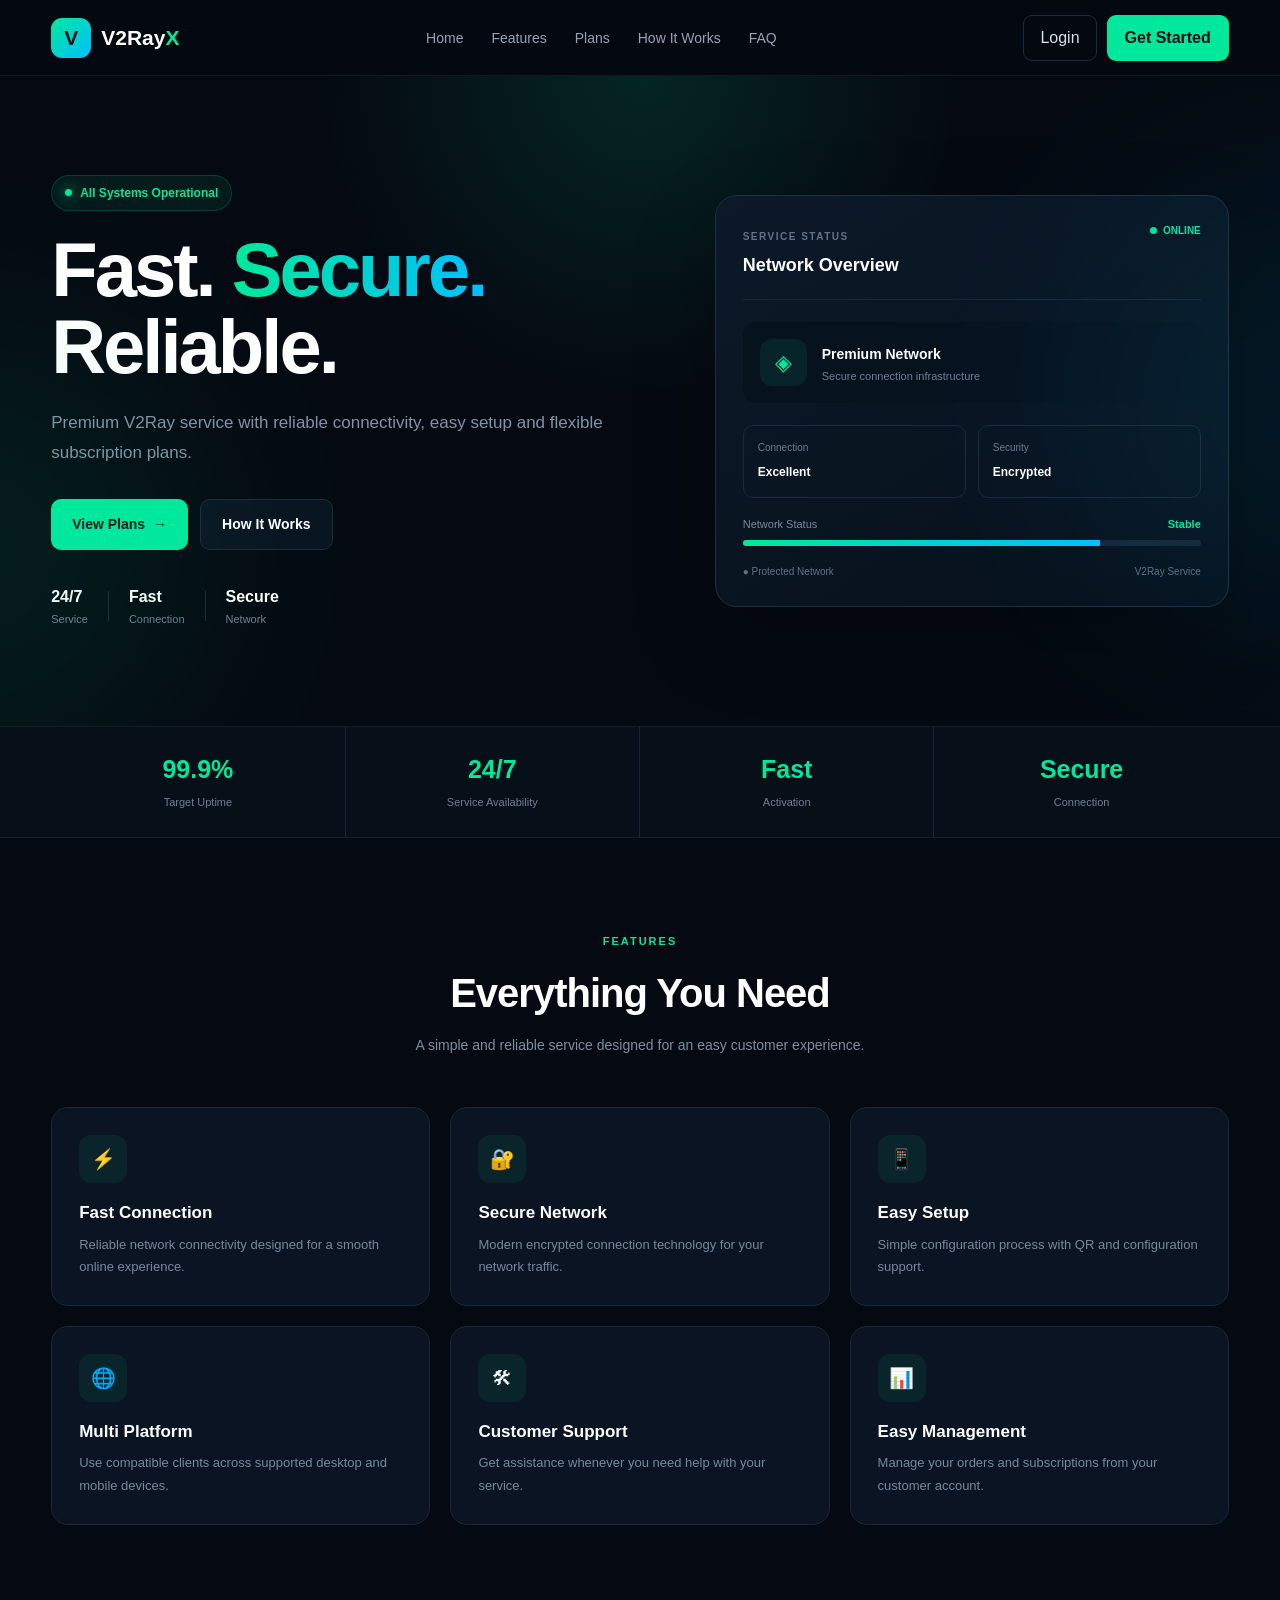
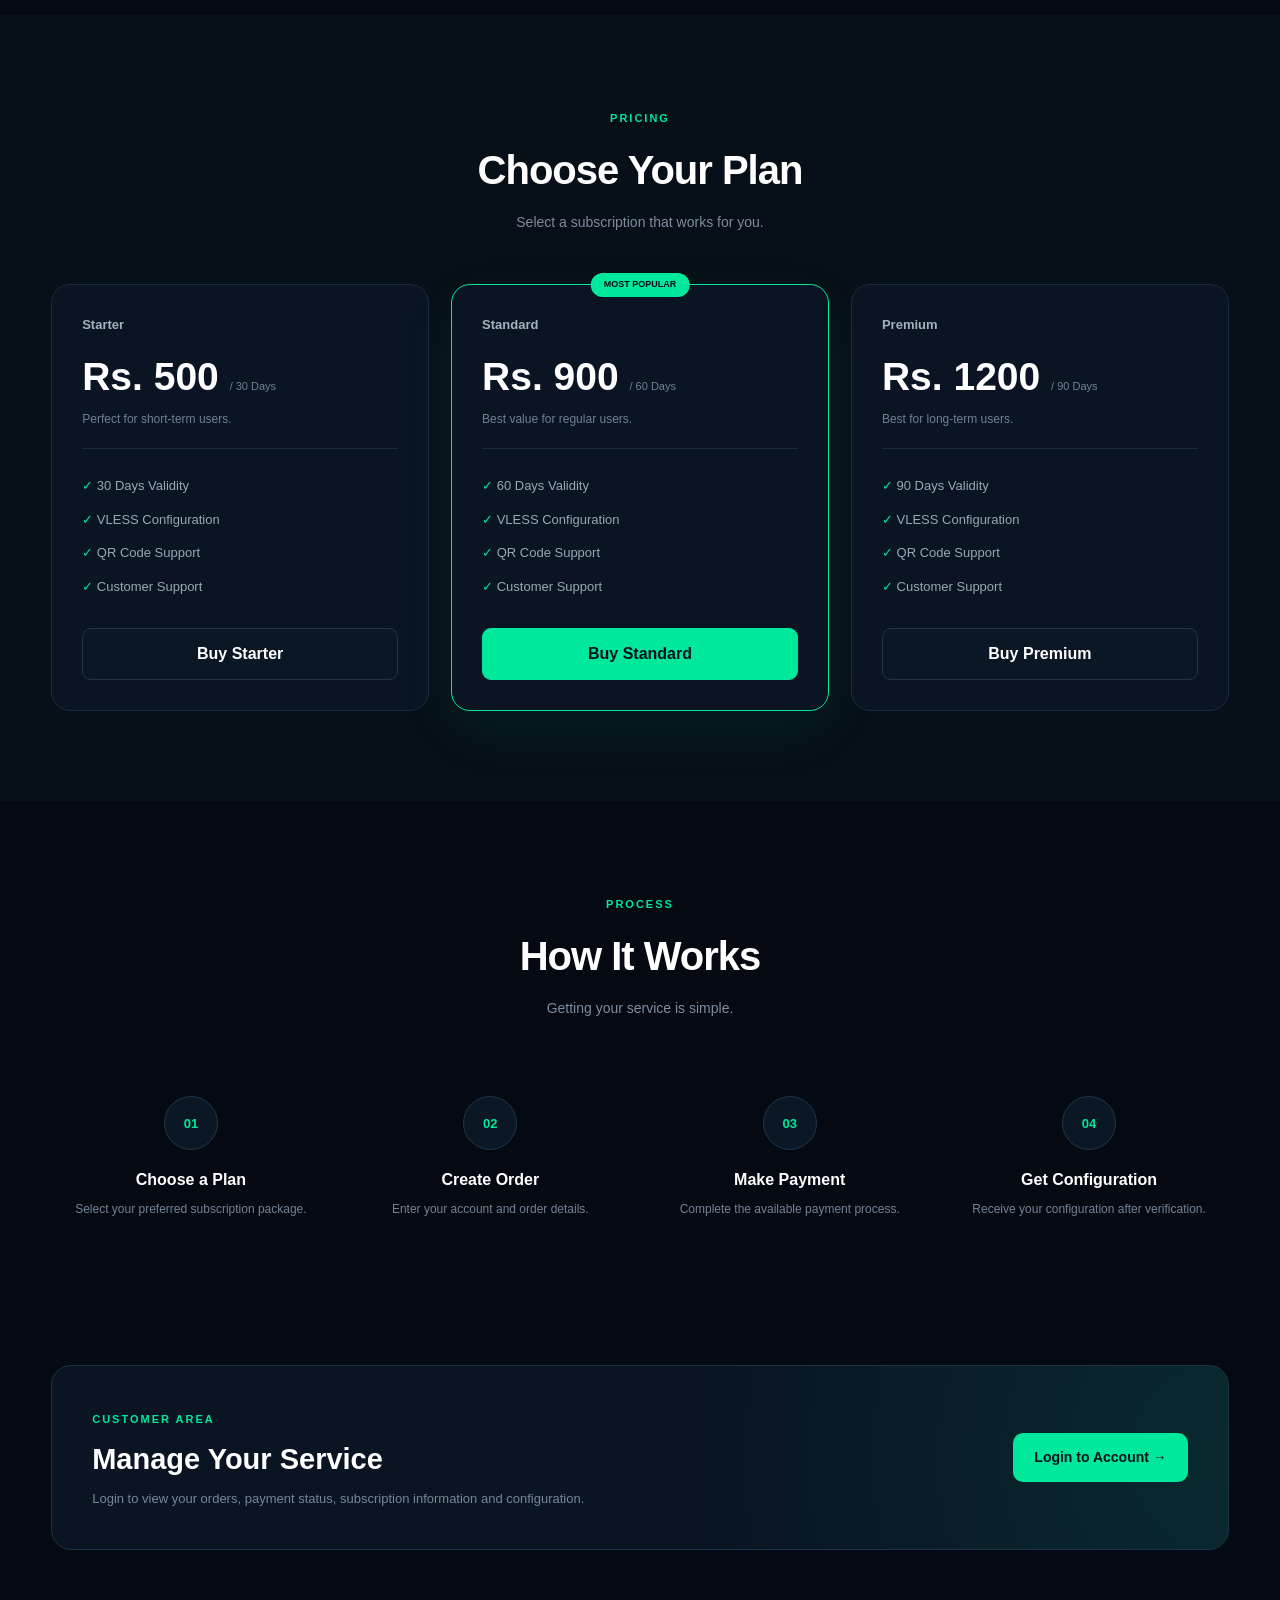
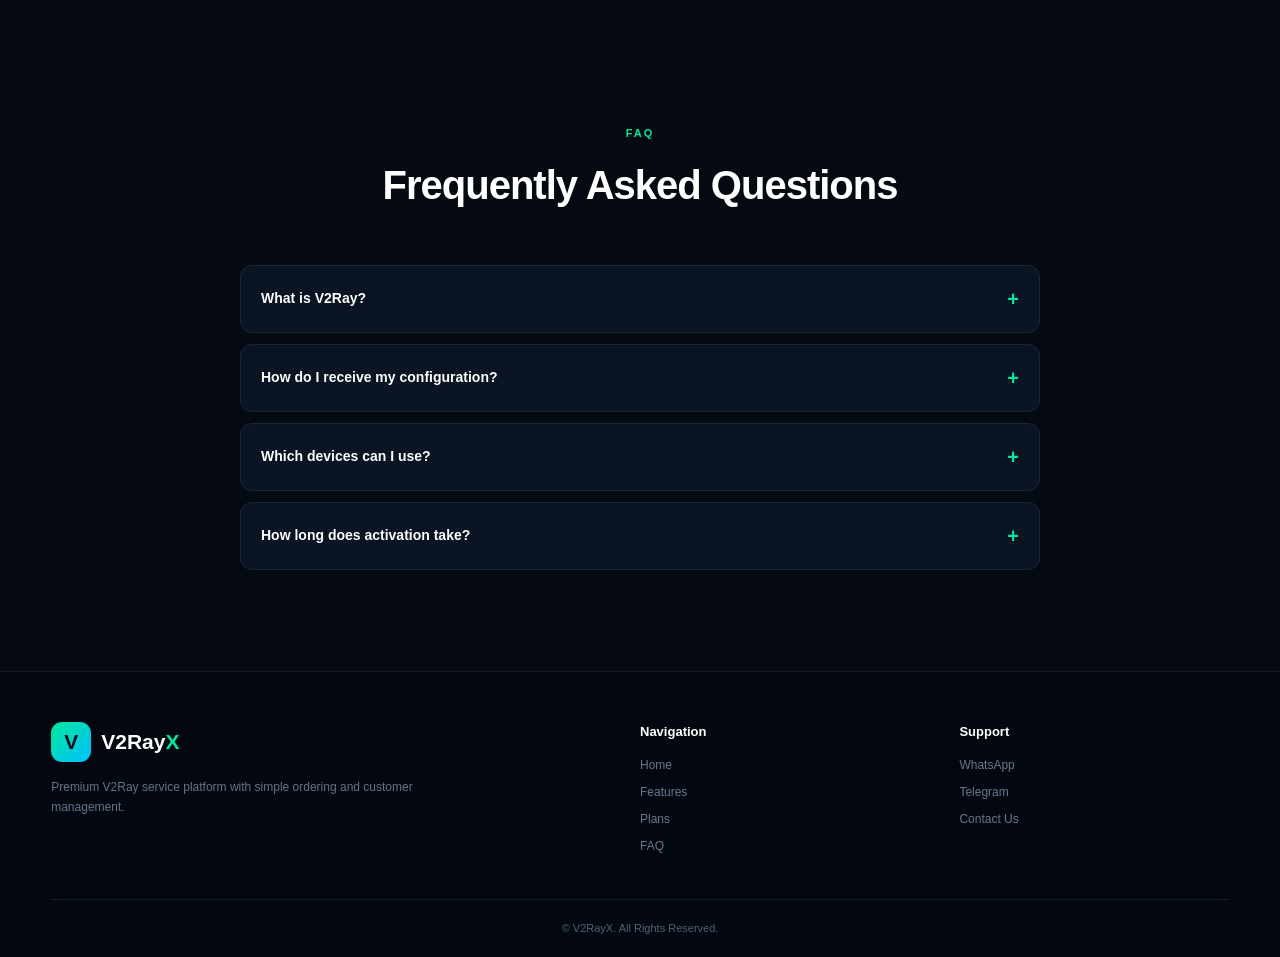
==== commit 5a93d2b5: "Update index.html" ====
--- a/index.html
+++ b/index.html
@@ -1,6 +1,6 @@
-```html
 <!DOCTYPE html>
 <html lang="en">
+
 <head>
 
     <meta charset="UTF-8">
@@ -29,18 +29,22 @@
 
 </head>
 
+
 <body>
 
 
-<!-- ==================================================
+<!-- =====================================================
      NAVBAR
-================================================== -->
+===================================================== -->
 
 <header class="navbar">
 
     <div class="container nav-container">
 
-        <a href="#home" class="logo">
+        <a
+            href="#home"
+            class="logo"
+        >
 
             <span class="logo-icon">
                 V
@@ -87,6 +91,7 @@
                 Login
             </button>
 
+
             <button
                 class="nav-buy"
                 onclick="scrollToPlans()"
@@ -147,6 +152,7 @@
             FAQ
         </a>
 
+
         <button
             onclick="openLogin(); closeMobileMenu()"
         >
@@ -159,9 +165,9 @@
 
 
 
-<!-- ==================================================
+<!-- =====================================================
      HERO
-================================================== -->
+===================================================== -->
 
 <section
     class="hero"
@@ -175,8 +181,10 @@
 
     <div class="container hero-grid">
 
+
         <div class="hero-content">
 
+
             <div class="status-badge">
 
                 <span class="status-dot"></span>
@@ -189,7 +197,11 @@
             <h1>
 
                 Fast.
-                <span>Secure.</span>
+
+                <span>
+                    Secure.
+                </span>
+
                 Reliable.
 
             </h1>
@@ -233,6 +245,7 @@
 
             <div class="hero-trust">
 
+
                 <div class="trust-item">
 
                     <strong>
@@ -277,6 +290,7 @@
 
                 </div>
 
+
             </div>
 
         </div>
@@ -286,6 +300,7 @@
         <!-- SERVER CARD -->
 
         <div class="server-card">
+
 
             <div class="server-card-top">
 
@@ -409,13 +424,14 @@
 
 
 
-<!-- ==================================================
+<!-- =====================================================
      STATS
-================================================== -->
+===================================================== -->
 
 <section class="stats-section">
 
     <div class="container stats-grid">
+
 
         <div class="stat-box">
 
@@ -468,15 +484,16 @@
 
         </div>
 
+
     </div>
 
 </section>
 
 
 
-<!-- ==================================================
+<!-- =====================================================
      FEATURES
-================================================== -->
+===================================================== -->
 
 <section
     class="section"
@@ -485,6 +502,7 @@
 
     <div class="container">
 
+
         <div class="section-heading">
 
             <span class="section-tag">
@@ -505,6 +523,7 @@
 
         <div class="features-grid">
 
+
             <div class="feature-card">
 
                 <div class="feature-icon">
@@ -612,6 +631,7 @@
 
             </div>
 
+
         </div>
 
     </div>
@@ -620,9 +640,9 @@
 
 
 
-<!-- ==================================================
+<!-- =====================================================
      PLANS
-================================================== -->
+===================================================== -->
 
 <section
     class="section plans-section"
@@ -631,6 +651,7 @@
 
     <div class="container">
 
+
         <div class="section-heading">
 
             <span class="section-tag">
@@ -659,6 +680,7 @@
                     Starter
                 </div>
 
+
                 <h3>
 
                     Rs. 500
@@ -701,11 +723,7 @@
 
                 <button
                     class="plan-btn outline-btn"
-                    onclick="openOrder(
-                        'Starter',
-                        '30 Days',
-                        '500'
-                    )"
+                    onclick="openOrder('Starter','30 Days','500')"
                 >
 
                     Buy Starter
@@ -772,11 +790,7 @@
 
                 <button
                     class="plan-btn primary-btn"
-                    onclick="openOrder(
-                        'Standard',
-                        '60 Days',
-                        '900'
-                    )"
+                    onclick="openOrder('Standard','60 Days','900')"
                 >
 
                     Buy Standard
@@ -838,11 +852,7 @@
 
                 <button
                     class="plan-btn outline-btn"
-                    onclick="openOrder(
-                        'Premium',
-                        '90 Days',
-                        '1200'
-                    )"
+                    onclick="openOrder('Premium','90 Days','1200')"
                 >
 
                     Buy Premium
@@ -851,6 +861,7 @@
 
             </div>
 
+
         </div>
 
     </div>
@@ -859,9 +870,9 @@
 
 
 
-<!-- ==================================================
+<!-- =====================================================
      HOW IT WORKS
-================================================== -->
+===================================================== -->
 
 <section
     class="section"
@@ -870,6 +881,7 @@
 
     <div class="container">
 
+
         <div class="section-heading">
 
             <span class="section-tag">
@@ -889,6 +901,7 @@
 
         <div class="steps-grid">
 
+
             <div class="step-card">
 
                 <div class="step-number">
@@ -956,6 +969,7 @@
 
             </div>
 
+
         </div>
 
     </div>
@@ -964,9 +978,9 @@
 
 
 
-<!-- ==================================================
+<!-- =====================================================
      ACCOUNT CTA
-================================================== -->
+===================================================== -->
 
 <section class="account-section">
 
@@ -985,11 +999,8 @@
                 </h2>
 
                 <p>
-
-                    Login to view your orders,
-                    payment status, subscription information
-                    and configuration.
-
+                    Login to view your orders, payment status,
+                    subscription information and configuration.
                 </p>
 
             </div>
@@ -1012,9 +1023,9 @@
 
 
 
-<!-- ==================================================
+<!-- =====================================================
      FAQ
-================================================== -->
+===================================================== -->
 
 <section
     class="section"
@@ -1023,6 +1034,7 @@
 
     <div class="container">
 
+
         <div class="section-heading">
 
             <span class="section-tag">
@@ -1052,15 +1064,11 @@
                 </summary>
 
                 <p>
-
-                    V2Ray is a network proxy platform
-                    that supports different protocols
-                    and transport methods.
-
+                    V2Ray is a network proxy platform that supports
+                    different protocols and transport methods.
                 </p>
 
             </details>
-
 
 
             <details>
@@ -1076,15 +1084,11 @@
                 </summary>
 
                 <p>
-
-                    After payment verification,
-                    your configuration can be delivered
-                    through your customer account.
-
+                    After payment verification, your configuration
+                    can be delivered through your customer account.
                 </p>
 
             </details>
-
 
 
             <details>
@@ -1100,14 +1104,11 @@
                 </summary>
 
                 <p>
-
-                    Compatible clients can be used on
-                    supported mobile and desktop platforms.
-
+                    Compatible clients can be used on supported
+                    mobile and desktop platforms.
                 </p>
 
             </details>
-
 
 
             <details>
@@ -1123,14 +1124,13 @@
                 </summary>
 
                 <p>
-
                     Activation depends on payment verification
                     and service processing.
-
                 </p>
 
             </details>
 
+
         </div>
 
     </div>
@@ -1139,9 +1139,9 @@
 
 
 
-<!-- ==================================================
+<!-- =====================================================
      FOOTER
-================================================== -->
+===================================================== -->
 
 <footer>
 
@@ -1167,10 +1167,8 @@
 
 
             <p>
-
                 Premium V2Ray service platform with
                 simple ordering and customer management.
-
             </p>
 
         </div>
@@ -1226,6 +1224,7 @@
 
         </div>
 
+
     </div>
 
 
@@ -1235,8 +1234,7 @@
 
         <span id="year"></span>
 
-        V2RayX.
-        All Rights Reserved.
+        V2RayX. All Rights Reserved.
 
     </div>
 
@@ -1244,9 +1242,9 @@
 
 
 
-<!-- ==================================================
+<!-- =====================================================
      ORDER MODAL
-================================================== -->
+===================================================== -->
 
 <div
     class="modal"
@@ -1325,8 +1323,8 @@
 
                 </div>
 
-            </div>
-
+
+            </div>
 
 
             <form id="orderForm">
@@ -1372,6 +1370,7 @@
                     Payment Method
                 </label>
 
+
                 <select
                     id="paymentMethod"
                     required
@@ -1397,9 +1396,10 @@
                     class="modal-submit"
                 >
 
-                    Continue to Payment →
+                    Create Order →
 
                 </button>
+
 
             </form>
 
@@ -1445,7 +1445,8 @@
             <p class="success-note">
 
                 Save your Order ID.
-                You will need it to check your order status.
+                You will need it to check
+                your order status.
 
             </p>
 
@@ -1461,15 +1462,16 @@
 
         </div>
 
+
     </div>
 
 </div>
 
 
 
-<!-- ==================================================
+<!-- =====================================================
      LOGIN MODAL
-================================================== -->
+===================================================== -->
 
 <div
     class="modal"
@@ -1515,7 +1517,6 @@
                 type="email"
                 id="loginEmail"
                 placeholder="you@example.com"
-                autocomplete="email"
                 required
             >
 
@@ -1528,7 +1529,6 @@
                 type="password"
                 id="loginPassword"
                 placeholder="Your password"
-                autocomplete="current-password"
                 required
             >
 
@@ -1542,6 +1542,7 @@
 
             </button>
 
+
         </form>
 
 
@@ -1560,15 +1561,16 @@
 
         </div>
 
+
     </div>
 
 </div>
 
 
 
-<!-- ==================================================
+<!-- =====================================================
      REGISTER MODAL
-================================================== -->
+===================================================== -->
 
 <div
     class="modal"
@@ -1606,8 +1608,6 @@
         <form id="registerForm">
 
 
-            <!-- NAME -->
-
             <label>
                 Full Name
             </label>
@@ -1616,13 +1616,9 @@
                 type="text"
                 id="registerName"
                 placeholder="Your full name"
-                autocomplete="name"
                 required
             >
 
-
-
-            <!-- PHONE -->
 
             <label>
                 WhatsApp Number
@@ -1632,13 +1628,9 @@
                 type="tel"
                 id="registerPhone"
                 placeholder="07XXXXXXXX"
-                autocomplete="tel"
                 required
             >
 
-
-
-            <!-- EMAIL -->
 
             <label>
                 Email Address
@@ -1648,13 +1640,9 @@
                 type="email"
                 id="registerEmail"
                 placeholder="you@example.com"
-                autocomplete="email"
                 required
             >
 
-
-
-            <!-- PASSWORD -->
 
             <label>
                 Password
@@ -1665,30 +1653,9 @@
                 id="registerPassword"
                 placeholder="Create a password"
                 minlength="6"
-                autocomplete="new-password"
                 required
             >
 
-
-
-            <!-- CONFIRM PASSWORD -->
-
-            <label>
-                Confirm Password
-            </label>
-
-            <input
-                type="password"
-                id="registerConfirmPassword"
-                placeholder="Confirm your password"
-                minlength="6"
-                autocomplete="new-password"
-                required
-            >
-
-
-
-            <!-- SUBMIT -->
 
             <button
                 type="submit"
@@ -1699,6 +1666,7 @@
 
             </button>
 
+
         </form>
 
 
@@ -1717,34 +1685,20 @@
 
         </div>
 
+
     </div>
 
 </div>
 
 
 
-<!-- ==================================================
-     CUSTOMER DASHBOARD
-     
-     JavaScript will populate this
-     after successful login.
-================================================== -->
-
-<div
-    id="customerDashboard"
-    style="display:none;"
->
-</div>
-
-
-
-<!-- ==================================================
+<!-- =====================================================
      JAVASCRIPT
-================================================== -->
+===================================================== -->
 
 <script src="script.js"></script>
 
 
 </body>
+
 </html>
-```
